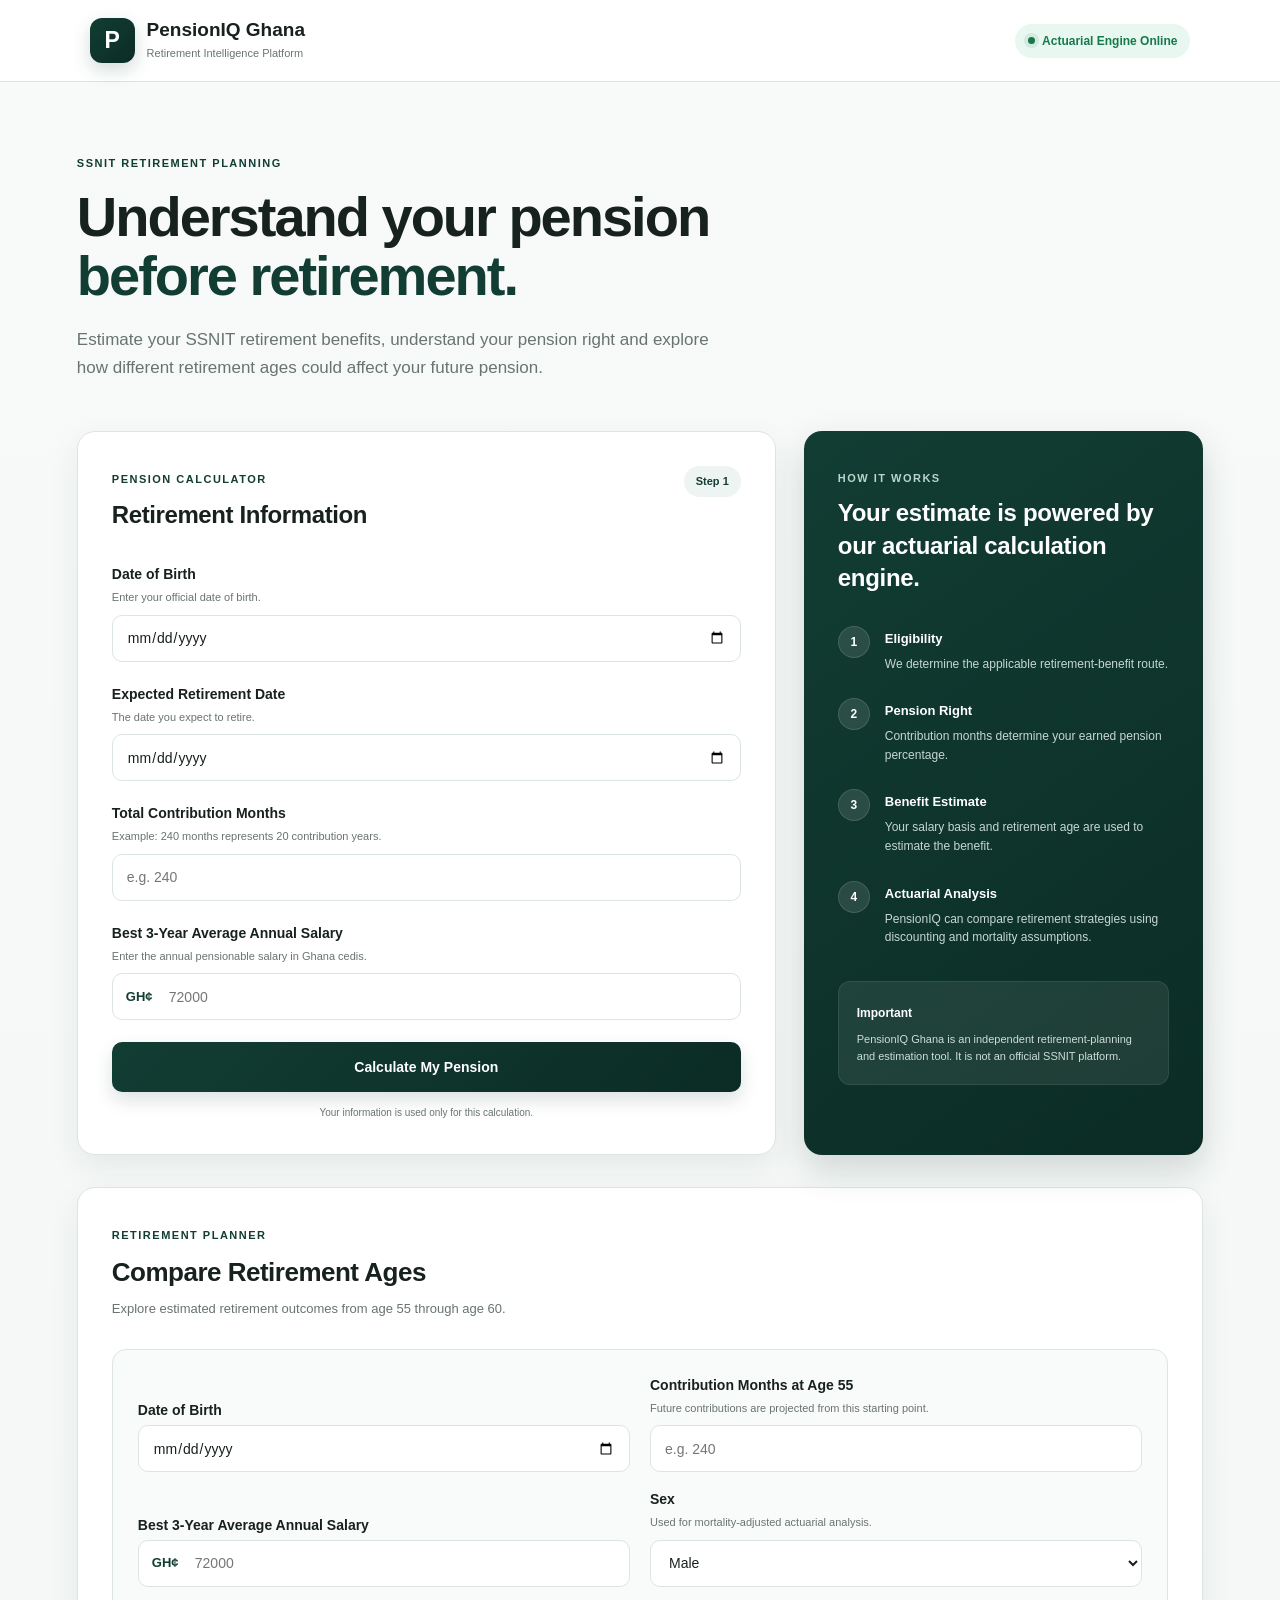
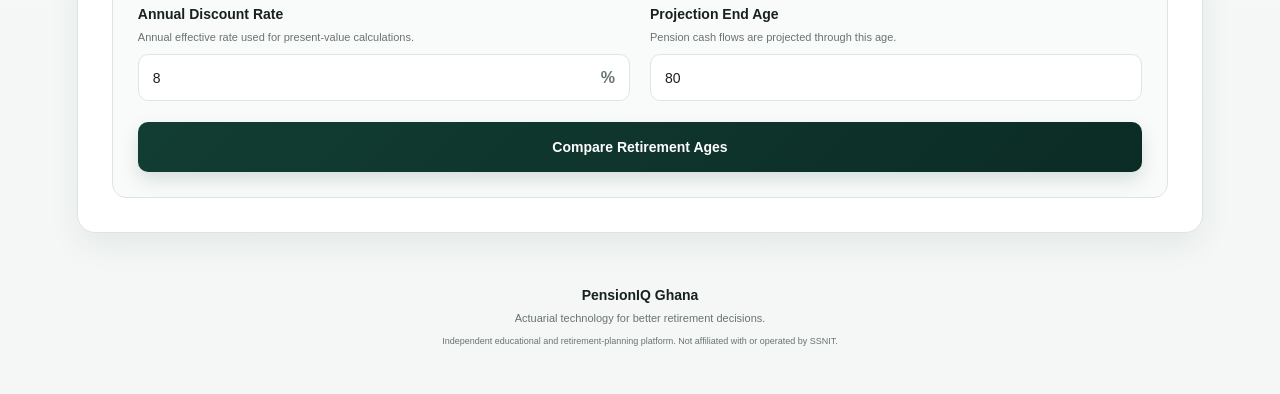
==== frontend/index.html @ fc4e328f "Add pension calculation transparency" ====
<!DOCTYPE html>
<html lang="en">

<head>

    <meta charset="UTF-8">

    <meta
        name="viewport"
        content="width=device-width, initial-scale=1.0"
    >

    <meta
        name="description"
        content="PensionIQ Ghana - SSNIT retirement planning and actuarial pension estimation platform."
    >

    <title>PensionIQ Ghana</title>

    <link
        rel="stylesheet"
        href="styles.css"
    >

</head>


<body>

    <!-- =====================================================
         HEADER
    ====================================================== -->

    <header class="topbar">

        <div class="brand">

            <div class="brand-icon">
                P
            </div>

            <div class="brand-text">

                <h1>
                    PensionIQ Ghana
                </h1>

                <span>
                    Retirement Intelligence Platform
                </span>

            </div>

        </div>


        <div class="status-badge">

            <span class="status-dot"></span>

            Actuarial Engine Online

        </div>

    </header>



    <!-- =====================================================
         MAIN PAGE
    ====================================================== -->

    <main class="page">


        <!-- =================================================
             HERO
        ================================================== -->

        <section class="hero">

            <div class="hero-content">

                <span class="eyebrow">
                    SSNIT RETIREMENT PLANNING
                </span>

                <h2>
                    Understand your pension
                    <span>
                        before retirement.
                    </span>
                </h2>

                <p>
                    Estimate your SSNIT retirement benefits,
                    understand your pension right and explore
                    how different retirement ages could affect
                    your future pension.
                </p>

            </div>

        </section>



        <!-- =================================================
             BASIC PENSION CALCULATOR
        ================================================== -->

        <section class="calculator-layout">


            <!-- LEFT SIDE -->

            <div class="calculator-card">

                <div class="section-heading">

                    <div>

                        <p class="section-label">
                            Pension Calculator
                        </p>

                        <h3>
                            Retirement Information
                        </h3>

                    </div>


                    <div class="step-badge">
                        Step 1
                    </div>

                </div>


                <form id="pension-form">


                    <!-- DATE OF BIRTH -->

                    <div class="input-group">

                        <label for="dob">
                            Date of Birth
                        </label>

                        <p class="helper-text">
                            Enter your official date of birth.
                        </p>

                        <input
                            type="date"
                            id="dob"
                            required
                        >

                    </div>



                    <!-- RETIREMENT DATE -->

                    <div class="input-group">

                        <label for="retirement-date">
                            Expected Retirement Date
                        </label>

                        <p class="helper-text">
                            The date you expect to retire.
                        </p>

                        <input
                            type="date"
                            id="retirement-date"
                            required
                        >

                    </div>



                    <!-- CONTRIBUTION MONTHS -->

                    <div class="input-group">

                        <label for="contribution-months">
                            Total Contribution Months
                        </label>

                        <p class="helper-text">
                            Example: 240 months represents
                            20 contribution years.
                        </p>

                        <input
                            type="number"
                            id="contribution-months"
                            min="0"
                            placeholder="e.g. 240"
                            required
                        >

                    </div>



                    <!-- SALARY -->

                    <div class="input-group">

                        <label for="salary">
                            Best 3-Year Average Annual Salary
                        </label>

                        <p class="helper-text">
                            Enter the annual pensionable salary
                            in Ghana cedis.
                        </p>

                        <div class="money-input">

                            <span>
                                GH¢
                            </span>

                            <input
                                type="number"
                                id="salary"
                                min="0"
                                step="0.01"
                                placeholder="72000"
                                required
                            >

                        </div>

                    </div>



                    <!-- BUTTON -->

                    <button
                        id="calculate-button"
                        type="submit"
                        class="primary-button"
                    >

                        <span id="button-text">
                            Calculate My Pension
                        </span>

                    </button>


                    <p class="form-security">
                        Your information is used only for this
                        calculation.
                    </p>


                </form>

            </div>



            <!-- RIGHT INFORMATION PANEL -->

            <aside class="info-panel">

                <p class="section-label">
                    How it works
                </p>

                <h3>
                    Your estimate is powered by our
                    actuarial calculation engine.
                </h3>


                <div class="process-list">


                    <div class="process-item">

                        <div class="process-number">
                            1
                        </div>

                        <div>

                            <strong>
                                Eligibility
                            </strong>

                            <p>
                                We determine the applicable
                                retirement-benefit route.
                            </p>

                        </div>

                    </div>



                    <div class="process-item">

                        <div class="process-number">
                            2
                        </div>

                        <div>

                            <strong>
                                Pension Right
                            </strong>

                            <p>
                                Contribution months determine
                                your earned pension percentage.
                            </p>

                        </div>

                    </div>



                    <div class="process-item">

                        <div class="process-number">
                            3
                        </div>

                        <div>

                            <strong>
                                Benefit Estimate
                            </strong>

                            <p>
                                Your salary basis and retirement
                                age are used to estimate the benefit.
                            </p>

                        </div>

                    </div>



                    <div class="process-item">

                        <div class="process-number">
                            4
                        </div>

                        <div>

                            <strong>
                                Actuarial Analysis
                            </strong>

                            <p>
                                PensionIQ can compare retirement
                                strategies using discounting and
                                mortality assumptions.
                            </p>

                        </div>

                    </div>


                </div>


                <div class="important-note">

                    <strong>
                        Important
                    </strong>

                    <p>
                        PensionIQ Ghana is an independent
                        retirement-planning and estimation tool.
                        It is not an official SSNIT platform.
                    </p>

                </div>

            </aside>

        </section>



        <!-- =================================================
             GLOBAL ERROR MESSAGE
        ================================================== -->

        <section
            id="error-message"
            class="error-box hidden"
        >
        </section>



        <!-- =================================================
             BASIC RETIREMENT RESULT
        ================================================== -->

        <section
            id="result-section"
            class="results-section hidden"
        >

            <div class="result-header">

                <div>

                    <p class="section-label">
                        Your Result
                    </p>

                    <h3>
                        Retirement Benefit Estimate
                    </h3>

                </div>


                <span
                    id="eligibility-badge"
                    class="eligible-badge"
                >
                    Eligible
                </span>

            </div>



            <!-- MONTHLY PENSION -->

            <div class="pension-highlight">

                <p>
                    Estimated Monthly Pension
                </p>

                <h2 id="monthly-pension">
                    GH¢0.00
                </h2>

                <span>
                    Estimated initial monthly retirement benefit
                </span>

            </div>



            <!-- RESULT GRID -->

            <div class="result-grid">


                <div class="result-item">

                    <span>
                        Benefit Type
                    </span>

                    <strong id="benefit-type">
                        -
                    </strong>

                </div>



                <div class="result-item">

                    <span>
                        Retirement Age
                    </span>

                    <strong id="retirement-age">
                        -
                    </strong>

                </div>



                <div class="result-item">

                    <span>
                        Contribution Months
                    </span>

                    <strong id="result-contribution-months">
                        -
                    </strong>

                </div>



                <div class="result-item">

                    <span>
                        Contribution Years
                    </span>

                    <strong id="contribution-years">
                        -
                    </strong>

                </div>



                <div class="result-item">

                    <span>
                        Pension Right
                    </span>

                    <strong id="pension-right">
                        -
                    </strong>

                </div>



                <div class="result-item">

                    <span>
                        Calculation Status
                    </span>

                    <strong id="calculation-status">
                        -
                    </strong>

                </div>



                <div class="result-item">

                    <span>
                        Scheme
                    </span>

                    <strong>
                        Act 766 / Act 883
                    </strong>

                </div>


            </div>
            <!-- =================================================
     CALCULATION BREAKDOWN
================================================== -->

<div class="calculation-breakdown">

    <div class="calculation-breakdown-header">

        <div>
            <p class="section-label">
                Calculation Transparency
            </p>

            <h4>
                How This Estimate Was Calculated
            </h4>

            <p>
                See the main values used to produce
                your estimated monthly pension.
            </p>
        </div>

    </div>


    <div class="calculation-breakdown-grid">

        <div class="calculation-detail">

            <span>
                Best 3-Year Average Annual Salary
            </span>

            <strong id="calc-annual-salary">
                GH¢0.00
            </strong>

        </div>


        <div class="calculation-detail">

            <span>
                Monthly Salary Basis
            </span>

            <strong id="calc-monthly-salary">
                GH¢0.00
            </strong>

        </div>


        <div class="calculation-detail">

            <span>
                Contribution Months
            </span>

            <strong id="calc-contribution-months">
                -
            </strong>

        </div>


        <div class="calculation-detail">

            <span>
                Pension Right
            </span>

            <strong id="calc-pension-right">
                -
            </strong>

        </div>


        <div class="calculation-detail">

            <span>
                Retirement Age
            </span>

            <strong id="calc-retirement-age">
                -
            </strong>

        </div>


        <div class="calculation-detail">

            <span>
                Retirement-Age Factor
            </span>

            <strong id="calc-retirement-factor">
                -
            </strong>

        </div>

    </div>


    <div class="calculation-equation">

        <span class="calculation-equation-label">
            Pension Calculation
        </span>

        <div
            id="calc-formula"
            class="calculation-formula"
        >
            -
        </div>

        <div class="calculation-answer">

            <span>
                Estimated Monthly Pension
            </span>

            <strong id="calc-monthly-pension">
                GH¢0.00
            </strong>

        </div>

    </div>


    <div class="calculation-note">

        <strong>
            About this breakdown
        </strong>

        <p>
            The pension right and final benefit are
            supplied by the PensionIQ actuarial engine.
            This breakdown is provided to make the
            estimate easier to understand. Official
            SSNIT records and benefit determinations
            govern actual payments.
        </p>

    </div>

</div>



            <!-- CONTRIBUTION PROGRESS -->

            <div class="contribution-progress-card">

                <div class="progress-heading">

                    <div>

                        <span class="progress-title">
                            Pension Right Progress
                        </span>

                        <p>
                            Your position between the minimum
                            contribution requirement and the
                            maximum pension-right threshold.
                        </p>

                    </div>


                    <strong id="progress-percentage">
                        0%
                    </strong>

                </div>



                <div class="progress-labels">

                    <span>

                        180 months

                        <small>
                            Minimum
                        </small>

                    </span>


                    <span>

                        420 months

                        <small>
                            Maximum
                        </small>

                    </span>

                </div>



                <div class="progress-track">

                    <div
                        id="progress-bar"
                        class="progress-bar"
                    >
                    </div>

                </div>



                <div class="progress-member-position">

                    <strong id="progress-current-months">
                        0 months
                    </strong>

                    <span id="progress-message">
                        -
                    </span>

                </div>

            </div>



            <!-- DISCLAIMER -->

            <div class="disclaimer">

                <strong>
                    Estimated calculation
                </strong>

                <p>
                    This result is provided for educational
                    and retirement-planning purposes.
                    Official SSNIT records and benefit
                    determinations govern actual payments.
                </p>

            </div>

        </section>



        <!-- =================================================
             RETIREMENT PLANNER
        ================================================== -->

        <section class="comparison-section">

            <div class="comparison-header">

                <div>

                    <p class="section-label">
                        Retirement Planner
                    </p>

                    <h3>
                        Compare Retirement Ages
                    </h3>

                    <p>
                        Explore estimated retirement outcomes
                        from age 55 through age 60.
                    </p>

                </div>

            </div>



            <!-- COMPARISON FORM -->

            <div class="comparison-form">


                <div class="input-group">

                    <label for="comparison-dob">
                        Date of Birth
                    </label>

                    <input
                        type="date"
                        id="comparison-dob"
                    >

                </div>



                <div class="input-group">

                    <label for="months-at-55">
                        Contribution Months at Age 55
                    </label>

                    <p class="helper-text">
                        Future contributions are projected
                        from this starting point.
                    </p>

                    <input
                        type="number"
                        id="months-at-55"
                        min="0"
                        placeholder="e.g. 240"
                    >

                </div>



                <div class="input-group">

                    <label for="comparison-salary">
                        Best 3-Year Average Annual Salary
                    </label>

                    <div class="money-input">

                        <span>
                            GH¢
                        </span>

                        <input
                            type="number"
                            id="comparison-salary"
                            min="0"
                            step="0.01"
                            placeholder="72000"
                        >

                    </div>

                </div>



                <!-- SEX -->

                <div class="input-group">

                    <label for="comparison-sex">
                        Sex
                    </label>

                    <p class="helper-text">
                        Used for mortality-adjusted
                        actuarial analysis.
                    </p>

                    <select id="comparison-sex">

                        <option value="Male">
                            Male
                        </option>

                        <option value="Female">
                            Female
                        </option>

                    </select>

                </div>



                <!-- DISCOUNT RATE -->

                <div class="input-group">

                    <label for="discount-rate">
                        Annual Discount Rate
                    </label>

                    <p class="helper-text">
                        Annual effective rate used for
                        present-value calculations.
                    </p>

                    <div class="percentage-input">

                        <input
                            type="number"
                            id="discount-rate"
                            min="0"
                            step="0.1"
                            value="8"
                        >

                        <span>
                            %
                        </span>

                    </div>

                </div>



                <!-- PROJECTION AGE -->

                <div class="input-group">

                    <label for="projection-age">
                        Projection End Age
                    </label>

                    <p class="helper-text">
                        Pension cash flows are projected
                        through this age.
                    </p>

                    <input
                        type="number"
                        id="projection-age"
                        min="61"
                        max="100"
                        value="80"
                    >

                </div>



                <button
                    type="button"
                    id="compare-button"
                    class="primary-button comparison-button"
                >
                    Compare Retirement Ages
                </button>


            </div>



            <!-- =================================================
                 COMPARISON RESULTS
            ================================================== -->

            <div
                id="comparison-results"
                class="comparison-results hidden"
            >


                <!-- =============================================
                     MONTHLY PENSION CHART
                ============================================== -->

                <div class="comparison-chart-card">

                    <div class="chart-heading">

                        <span class="progress-title">
                            Monthly Pension by Retirement Age
                        </span>

                        <p>
                            Compare estimated monthly pension
                            amounts from age 55 to age 60.
                        </p>

                    </div>


                    <div
                        id="retirement-chart"
                        class="retirement-chart"
                    >
                    </div>

                </div>



                <!-- =============================================
                     BREAK EVEN ANALYSIS
                ============================================== -->

                <div class="breakeven-card">

                    <div class="breakeven-heading">

                        <span class="progress-title">
                            Retirement Break-Even Analysis
                        </span>

                        <p>
                            Estimate when waiting until age 60
                            catches up with taking pension earlier.
                        </p>

                    </div>


                    <div
                        id="breakeven-results"
                        class="breakeven-grid"
                    >
                    </div>


                    <div class="analysis-note">

                        <strong>
                            How to interpret this
                        </strong>

                        <p>
                            This is an undiscounted cash-flow
                            comparison. It assumes constant monthly
                            pensions and ignores inflation,
                            indexation, mortality and the time
                            value of money.
                        </p>

                    </div>

                </div>



                <!-- =============================================
                     ORDINARY PRESENT VALUE
                ============================================== -->

                <div class="pv-card">

                    <div class="pv-heading">

                        <span class="progress-title">
                            Present Value Retirement Comparison
                        </span>

                        <p>
                            Compare future pension payments
                            after discounting them to age 55.
                        </p>

                    </div>


                    <div
                        id="pv-results"
                        class="pv-grid"
                    >
                    </div>


                    <div class="analysis-note">

                        <strong>
                            Financial assumption
                        </strong>

                        <p id="pv-assumption-text">
                            Future pension payments are
                            discounted to age 55.
                        </p>

                    </div>

                </div>



                <!-- =============================================
                     MORTALITY ADJUSTED EPV
                ============================================== -->

                <div class="epv-card">

                    <div class="epv-heading">

                        <div>

                            <span class="progress-title">
                                Mortality-Adjusted Retirement Value
                            </span>

                            <p>
                                Expected present value of each
                                retirement strategy after allowing
                                for survival probabilities.
                            </p>

                        </div>

                    </div>



                    <!-- EPV SUMMARY -->

                    <div
                        id="epv-summary"
                        class="epv-summary"
                    >

                        <span>
                            Mortality-adjusted actuarial analysis
                        </span>

                        <strong>
                            Awaiting calculation
                        </strong>

                    </div>



                    <!-- EPV CHART -->

                    <div
                        id="epv-chart"
                        class="epv-chart"
                    >
                    </div>



                    <!-- EPV TABLE -->

                    <div class="epv-table-wrapper">

                        <table class="comparison-table">

                            <thead>

                                <tr>

                                    <th>
                                        Age
                                    </th>

                                    <th>
                                        Monthly Pension
                                    </th>

                                    <th>
                                        Pension Right
                                    </th>

                                    <th>
                                        EPV
                                    </th>

                                </tr>

                            </thead>


                            <tbody id="epv-table-body">
                            </tbody>

                        </table>

                    </div>



                    <!-- MORTALITY SOURCE -->

                    <div class="analysis-note mortality-note">

                        <strong>
                            Mortality Basis
                        </strong>

                        <p id="mortality-basis-text">
                            Mortality source information will
                            appear after calculation.
                        </p>

                    </div>

                </div>



                <!-- =============================================
                     DETAILED RETIREMENT TABLE
                ============================================== -->

                <div class="detailed-comparison-card">

                    <div class="chart-heading">

                        <span class="progress-title">
                            Detailed Retirement Comparison
                        </span>

                        <p>
                            Review contribution months,
                            pension rights and estimated
                            monthly benefits side by side.
                        </p>

                    </div>


                    <div class="comparison-table-wrapper">

                        <table class="comparison-table">

                            <thead>

                                <tr>

                                    <th>
                                        Age
                                    </th>

                                    <th>
                                        Months
                                    </th>

                                    <th>
                                        Pension Right
                                    </th>

                                    <th>
                                        Monthly Pension
                                    </th>

                                    <th>
                                        Status
                                    </th>

                                </tr>

                            </thead>


                            <tbody id="comparison-body">
                            </tbody>

                        </table>

                    </div>

                </div>



                <!-- =============================================
                     ASSUMPTIONS
                ============================================== -->

                <div class="comparison-assumption">

                    <strong>
                        Projection assumptions
                    </strong>

                    <p>
                        Salary basis is held constant and
                        continuous contributions of 12 months
                        per additional year are assumed.
                        Mortality-adjusted values currently use
                        Ghana population mortality rather than
                        an official SSNIT pensioner mortality table.
                    </p>

                </div>


            </div>

        </section>



        <!-- =================================================
             FOOTER
        ================================================== -->

        <footer>

            <div class="footer-brand">
                PensionIQ Ghana
            </div>

            <p>
                Actuarial technology for better
                retirement decisions.
            </p>

            <small>
                Independent educational and retirement-planning
                platform. Not affiliated with or operated by SSNIT.
            </small>

        </footer>


    </main>

<script src="api-config.js"></script>
    <script src="app.js"></script>

</body>

</html>
---- frontend/styles.css ----
/* ==========================================================
   RESET
========================================================== */

* {
    margin: 0;
    padding: 0;
    box-sizing: border-box;
}


:root {

    --primary: #123d33;
    --primary-dark: #0b2c25;
    --primary-light: #edf4f1;

    --accent: #d8a527;
    --accent-light: #fbf2da;

    --background: #f4f7f6;
    --surface: #ffffff;
    --surface-soft: #f9fbfa;

    --text: #17211e;
    --muted: #68746f;

    --border: #dce5e1;

    --success: #16794c;
    --success-light: #e8f7ef;

    --danger: #a93434;
    --danger-light: #fceaea;

    --shadow:
        0 12px 32px rgba(15, 45, 37, 0.07);

    --radius-large: 18px;
    --radius-medium: 13px;
    --radius-small: 9px;
}


/* ==========================================================
   BODY
========================================================== */

html {
    scroll-behavior: smooth;
}


body {

    font-family:
        Inter,
        -apple-system,
        BlinkMacSystemFont,
        "Segoe UI",
        Roboto,
        Helvetica,
        Arial,
        sans-serif;

    background:
        linear-gradient(
            180deg,
            #f7faf9 0%,
            var(--background) 100%
        );

    color: var(--text);

    min-height: 100vh;

    line-height: 1.5;
}


/* ==========================================================
   HEADER
========================================================== */

.topbar {

    min-height: 82px;

    background:
        rgba(255, 255, 255, 0.96);

    border-bottom:
        1px solid var(--border);

    padding:
        0 7%;

    display: flex;

    align-items: center;

    justify-content: space-between;

    position: sticky;

    top: 0;

    z-index: 100;

    backdrop-filter:
        blur(14px);
}


.brand {

    display: flex;

    align-items: center;

    gap: 12px;
}


.brand-icon {

    width: 45px;

    height: 45px;

    border-radius: 12px;

    background:
        linear-gradient(
            135deg,
            var(--primary),
            var(--primary-dark)
        );

    color: white;

    display: flex;

    align-items: center;

    justify-content: center;

    font-size: 23px;

    font-weight: 800;

    box-shadow:
        0 7px 18px rgba(18, 61, 51, 0.18);
}


.brand-text h1 {

    font-size: 19px;

    line-height: 1.2;
}


.brand-text span {

    display: block;

    margin-top: 3px;

    color: var(--muted);

    font-size: 11px;
}


.status-badge {

    font-size: 12px;

    background:
        var(--success-light);

    color:
        var(--success);

    padding:
        8px 13px;

    border-radius:
        30px;

    display: flex;

    align-items: center;

    gap: 7px;

    font-weight: 650;
}


.status-dot {

    width: 7px;

    height: 7px;

    background:
        var(--success);

    border-radius: 50%;

    box-shadow:
        0 0 0 4px rgba(22, 121, 76, 0.1);
}


/* ==========================================================
   PAGE
========================================================== */

.page {

    width: 88%;

    max-width: 1180px;

    margin:
        0 auto;
}


/* ==========================================================
   HERO
========================================================== */

.hero {

    padding:
        68px 0 48px;
}


.hero-content {

    max-width: 760px;
}


.eyebrow,
.section-label {

    display: inline-block;

    color:
        var(--primary);

    font-size:
        11px;

    font-weight:
        800;

    letter-spacing:
        1.5px;

    text-transform:
        uppercase;
}


.hero h2 {

    max-width:
        720px;

    font-size:
        clamp(
            38px,
            5vw,
            56px
        );

    line-height:
        1.05;

    letter-spacing:
        -2px;

    margin-top:
        14px;

    margin-bottom:
        20px;
}


.hero h2 span {

    display:
        block;

    color:
        var(--primary);
}


.hero p {

    max-width:
        650px;

    color:
        var(--muted);

    font-size:
        17px;

    line-height:
        1.7;
}


/* ==========================================================
   CALCULATOR LAYOUT
========================================================== */

.calculator-layout {

    display:
        grid;

    grid-template-columns:
        minmax(0, 1.4fr)
        minmax(280px, 0.8fr);

    gap:
        28px;

    align-items:
        stretch;
}


/* ==========================================================
   COMMON CARDS
========================================================== */

.calculator-card,
.results-section,
.comparison-section {

    background:
        var(--surface);

    border:
        1px solid var(--border);

    border-radius:
        var(--radius-large);

    box-shadow:
        var(--shadow);
}


.calculator-card {

    padding:
        34px;
}


.section-heading,
.result-header {

    display:
        flex;

    align-items:
        flex-start;

    justify-content:
        space-between;

    gap:
        20px;

    margin-bottom:
        31px;
}


.section-heading h3,
.result-header h3 {

    margin-top:
        7px;

    font-size:
        24px;

    letter-spacing:
        -0.4px;
}


.step-badge {

    background:
        var(--primary-light);

    color:
        var(--primary);

    font-size:
        11px;

    font-weight:
        800;

    padding:
        7px 12px;

    border-radius:
        30px;

    white-space:
        nowrap;
}


/* ==========================================================
   FORM ELEMENTS
========================================================== */

.input-group {

    margin-bottom:
        22px;
}


.input-group label {

    display:
        block;

    font-size:
        14px;

    font-weight:
        700;

    margin-bottom:
        4px;
}


.helper-text {

    color:
        var(--muted);

    font-size:
        11px;

    line-height:
        1.5;

    margin-bottom:
        9px;
}


.input-group input,
.input-group select {

    width:
        100%;

    min-height:
        47px;

    border:
        1px solid var(--border);

    border-radius:
        10px;

    padding:
        12px 14px;

    font-family:
        inherit;

    font-size:
        14px;

    background:
        white;

    color:
        var(--text);

    transition:
        border-color 0.2s ease,
        box-shadow 0.2s ease,
        background 0.2s ease;
}


.input-group select {

    cursor:
        pointer;
}


.input-group input:hover,
.input-group select:hover {

    border-color:
        #bac8c2;
}


.input-group input:focus,
.input-group select:focus {

    outline:
        none;

    border-color:
        var(--primary);

    box-shadow:
        0 0 0 3px
        rgba(18, 61, 51, 0.08);
}


/* ==========================================================
   MONEY INPUT
========================================================== */

.money-input {

    position:
        relative;
}


.money-input > span {

    position:
        absolute;

    left:
        14px;

    top:
        50%;

    transform:
        translateY(-50%);

    font-size:
        13px;

    font-weight:
        800;

    color:
        var(--primary);

    pointer-events:
        none;
}


.money-input input {

    padding-left:
        56px;
}


/* ==========================================================
   PERCENTAGE INPUT
========================================================== */

.percentage-input {

    position:
        relative;
}


.percentage-input span {

    position:
        absolute;

    right:
        15px;

    top:
        50%;

    transform:
        translateY(-50%);

    color:
        var(--muted);

    font-weight:
        700;

    pointer-events:
        none;
}


.percentage-input input {

    padding-right:
        45px;
}


/* ==========================================================
   BUTTONS
========================================================== */

.primary-button {

    width:
        100%;

    min-height:
        50px;

    border:
        none;

    border-radius:
        10px;

    background:
        linear-gradient(
            135deg,
            var(--primary),
            var(--primary-dark)
        );

    color:
        white;

    font-family:
        inherit;

    font-size:
        14px;

    font-weight:
        800;

    cursor:
        pointer;

    transition:
        transform 0.2s ease,
        box-shadow 0.2s ease,
        opacity 0.2s ease;

    box-shadow:
        0 8px 18px
        rgba(18, 61, 51, 0.15);
}


.primary-button:hover {

    transform:
        translateY(-1px);

    box-shadow:
        0 11px 24px
        rgba(18, 61, 51, 0.21);
}


.primary-button:active {

    transform:
        translateY(0);
}


.primary-button:disabled {

    opacity:
        0.62;

    cursor:
        wait;

    transform:
        none;
}


.form-security {

    text-align:
        center;

    color:
        var(--muted);

    font-size:
        10px;

    margin-top:
        13px;
}


/* ==========================================================
   INFO PANEL
========================================================== */

.info-panel {

    padding:
        34px;

    border-radius:
        var(--radius-large);

    color:
        white;

    background:
        linear-gradient(
            145deg,
            var(--primary),
            var(--primary-dark)
        );

    box-shadow:
        0 15px 35px
        rgba(15, 45, 37, 0.16);
}


.info-panel .section-label {

    color:
        #b9d5cc;
}


.info-panel h3 {

    font-size:
        24px;

    line-height:
        1.35;

    letter-spacing:
        -0.3px;

    margin-top:
        8px;

    margin-bottom:
        31px;
}


.process-list {

    display:
        flex;

    flex-direction:
        column;

    gap:
        25px;
}


.process-item {

    display:
        flex;

    gap:
        15px;

    align-items:
        flex-start;
}


.process-number {

    min-width:
        32px;

    width:
        32px;

    height:
        32px;

    border-radius:
        50%;

    background:
        rgba(255, 255, 255, 0.11);

    border:
        1px solid
        rgba(255, 255, 255, 0.12);

    display:
        flex;

    align-items:
        center;

    justify-content:
        center;

    font-size:
        12px;

    font-weight:
        800;
}


.process-item strong {

    font-size:
        13px;
}


.process-item p {

    color:
        #c6d7d2;

    font-size:
        12px;

    line-height:
        1.55;

    margin-top:
        5px;
}


.important-note {

    margin-top:
        34px;

    padding:
        18px;

    background:
        rgba(255, 255, 255, 0.08);

    border:
        1px solid
        rgba(255, 255, 255, 0.08);

    border-radius:
        12px;
}


.important-note strong {

    font-size:
        12px;
}


.important-note p {

    color:
        #ceddd9;

    font-size:
        11px;

    line-height:
        1.6;

    margin-top:
        7px;
}


/* ==========================================================
   ERROR MESSAGE
========================================================== */

.error-box {

    margin-top:
        25px;

    background:
        var(--danger-light);

    color:
        var(--danger);

    border:
        1px solid
        #f2cccc;

    border-radius:
        11px;

    padding:
        16px 18px;

    font-size:
        13px;
}


/* ==========================================================
   BASIC RESULTS
========================================================== */

.results-section {

    margin-top:
        30px;

    padding:
        34px;
}


.eligible-badge {

    background:
        var(--success-light);

    color:
        var(--success);

    padding:
        8px 13px;

    border-radius:
        30px;

    font-size:
        11px;

    font-weight:
        800;
}


.pension-highlight {

    padding:
        31px;

    border-radius:
        15px;

    margin-bottom:
        24px;

    color:
        white;

    background:
        linear-gradient(
            135deg,
            var(--primary),
            var(--primary-dark)
        );

    position:
        relative;

    overflow:
        hidden;
}


.pension-highlight::after {

    content:
        "";

    position:
        absolute;

    width:
        180px;

    height:
        180px;

    right:
        -70px;

    top:
        -75px;

    border-radius:
        50%;

    background:
        rgba(255, 255, 255, 0.04);
}


.pension-highlight p {

    color:
        #c5d7d1;

    font-size:
        12px;
}


.pension-highlight h2 {

    font-size:
        42px;

    line-height:
        1.1;

    letter-spacing:
        -1px;

    margin:
        8px 0;
}


.pension-highlight span {

    color:
        #b7ccc5;

    font-size:
        11px;
}


/* ==========================================================
   RESULT GRID
========================================================== */

.result-grid {

    display:
        grid;

    grid-template-columns:
        repeat(3, 1fr);

    gap:
        12px;
}


.result-item {

    min-height:
        89px;

    border:
        1px solid var(--border);

    border-radius:
        11px;

    padding:
        16px;

    display:
        flex;

    flex-direction:
        column;

    justify-content:
        center;

    gap:
        7px;

    background:
        var(--surface-soft);
}


.result-item span {

    color:
        var(--muted);

    font-size:
        10px;

    font-weight:
        700;

    letter-spacing:
        0.6px;

    text-transform:
        uppercase;
}


.result-item strong {

    font-size:
        14px;
}


/* ==========================================================
   CONTRIBUTION PROGRESS
========================================================== */

.contribution-progress-card {

    margin-top:
        25px;

    border:
        1px solid var(--border);

    border-radius:
        14px;

    padding:
        23px;

    background:
        var(--surface-soft);
}


.progress-heading {

    display:
        flex;

    justify-content:
        space-between;

    align-items:
        flex-start;

    gap:
        20px;

    margin-bottom:
        24px;
}


.progress-title {

    display:
        block;

    font-size:
        14px;

    font-weight:
        800;
}


.progress-heading p {

    max-width:
        600px;

    color:
        var(--muted);

    font-size:
        11px;

    line-height:
        1.5;

    margin-top:
        5px;
}


.progress-heading > strong {

    color:
        var(--primary);

    font-size:
        22px;
}


.progress-labels {

    display:
        flex;

    justify-content:
        space-between;

    margin-bottom:
        9px;

    font-size:
        11px;

    font-weight:
        700;
}


.progress-labels span {

    display:
        flex;

    flex-direction:
        column;

    gap:
        2px;
}


.progress-labels span:last-child {

    text-align:
        right;
}


.progress-labels small {

    color:
        var(--muted);

    font-weight:
        400;
}


.progress-track {

    width:
        100%;

    height:
        11px;

    background:
        #e1e9e5;

    border-radius:
        30px;

    overflow:
        hidden;
}


.progress-bar {

    width:
        0%;

    height:
        100%;

    border-radius:
        30px;

    background:
        linear-gradient(
            90deg,
            var(--primary),
            #347768
        );

    transition:
        width 0.75s ease;
}


.progress-member-position {

    margin-top:
        14px;

    display:
        flex;

    justify-content:
        space-between;

    align-items:
        center;

    gap:
        20px;
}


.progress-member-position strong {

    color:
        var(--primary);

    font-size:
        12px;
}


.progress-member-position span {

    color:
        var(--muted);

    font-size:
        11px;

    text-align:
        right;
}


/* ==========================================================
   DISCLAIMER
========================================================== */

.disclaimer {

    margin-top:
        25px;

    padding:
        17px;

    background:
        #f5f8f7;

    border-radius:
        11px;
}


.disclaimer strong {

    font-size:
        12px;
}


.disclaimer p {

    color:
        var(--muted);

    font-size:
        11px;

    line-height:
        1.6;

    margin-top:
        5px;
}


/* ==========================================================
   RETIREMENT COMPARISON SECTION
========================================================== */

.comparison-section {

    margin-top:
        32px;

    padding:
        34px;
}


.comparison-header h3 {

    margin-top:
        7px;

    font-size:
        26px;

    letter-spacing:
        -0.5px;
}


.comparison-header > div > p:last-child {

    color:
        var(--muted);

    margin-top:
        7px;

    font-size:
        13px;
}


.comparison-form {

    margin-top:
        30px;

    display:
        grid;

    grid-template-columns:
        repeat(2, minmax(0, 1fr));

    gap:
        17px 20px;

    align-items:
        end;

    padding:
        25px;

    background:
        var(--surface-soft);

    border:
        1px solid var(--border);

    border-radius:
        14px;
}


.comparison-form .input-group {

    margin-bottom:
        0;
}


.comparison-button {

    grid-column:
        1 / -1;

    margin-top:
        4px;
}


.comparison-results {

    margin-top:
        30px;
}


/* ==========================================================
   SHARED ANALYSIS CARD
========================================================== */

.comparison-chart-card,
.breakeven-card,
.pv-card,
.epv-card,
.detailed-comparison-card {

    padding:
        24px;

    margin-bottom:
        25px;

    border:
        1px solid var(--border);

    border-radius:
        14px;

    background:
        var(--surface-soft);
}


.chart-heading,
.breakeven-heading,
.pv-heading,
.epv-heading {

    margin-bottom:
        22px;
}


.chart-heading p,
.breakeven-heading p,
.pv-heading p,
.epv-heading p {

    color:
        var(--muted);

    font-size:
        11px;

    line-height:
        1.55;

    margin-top:
        5px;
}


/* ==========================================================
   MONTHLY PENSION CHART
========================================================== */

.retirement-chart {

    display:
        flex;

    flex-direction:
        column;

    gap:
        15px;
}


.chart-row {

    display:
        grid;

    grid-template-columns:
        60px 1fr 125px;

    gap:
        14px;

    align-items:
        center;
}


.chart-age {

    font-size:
        12px;

    font-weight:
        800;
}


.chart-track {

    width:
        100%;

    height:
        23px;

    background:
        #e2e9e6;

    border-radius:
        30px;

    overflow:
        hidden;
}


.chart-bar {

    width:
        0;

    height:
        100%;

    border-radius:
        30px;

    background:
        linear-gradient(
            90deg,
            var(--primary),
            #347768
        );

    transition:
        width 0.8s ease;
}


.chart-row.age-60 .chart-bar {

    background:
        linear-gradient(
            90deg,
            #c8971d,
            var(--accent)
        );
}


.chart-amount {

    color:
        var(--primary);

    text-align:
        right;

    font-size:
        12px;

    font-weight:
        800;
}


.chart-row.age-60 .chart-amount {

    color:
        #896716;
}


/* ==========================================================
   BREAK EVEN
========================================================== */

.breakeven-grid {

    display:
        grid;

    grid-template-columns:
        repeat(5, minmax(0, 1fr));

    gap:
        11px;
}


.breakeven-item {

    padding:
        15px;

    border:
        1px solid var(--border);

    border-radius:
        11px;

    background:
        white;
}


.breakeven-item span {

    display:
        block;

    color:
        var(--muted);

    font-size:
        10px;

    margin-bottom:
        7px;
}


.breakeven-item strong {

    display:
        block;

    color:
        var(--primary);

    font-size:
        17px;

    margin-bottom:
        5px;
}


.breakeven-item small {

    display:
        block;

    color:
        var(--muted);

    font-size:
        9px;

    line-height:
        1.45;
}


/* ==========================================================
   ANALYSIS NOTE
========================================================== */

.analysis-note,
.comparison-assumption {

    margin-top:
        20px;

    padding:
        16px;

    background:
        #f1f5f3;

    border-radius:
        10px;
}


.analysis-note strong,
.comparison-assumption strong {

    font-size:
        11px;
}


.analysis-note p,
.comparison-assumption p {

    color:
        var(--muted);

    font-size:
        10px;

    line-height:
        1.65;

    margin-top:
        5px;
}


/* ==========================================================
   PRESENT VALUE
========================================================== */

.pv-grid {

    display:
        grid;

    grid-template-columns:
        repeat(3, minmax(0, 1fr));

    gap:
        12px;
}


.pv-item {

    border:
        1px solid var(--border);

    border-radius:
        11px;

    background:
        white;

    padding:
        16px;
}


.pv-item span {

    display:
        block;

    color:
        var(--muted);

    font-size:
        10px;

    margin-bottom:
        7px;
}


.pv-item strong {

    display:
        block;

    color:
        var(--primary);

    font-size:
        17px;
}


.pv-item small {

    display:
        block;

    color:
        var(--muted);

    font-size:
        9px;

    line-height:
        1.5;

    margin-top:
        6px;
}


/* ==========================================================
   MORTALITY EPV
========================================================== */

.epv-card {

    background:
        linear-gradient(
            180deg,
            #fbfdfc 0%,
            #f6faf8 100%
        );

    border-color:
        #cbdcd5;
}


.epv-summary {

    margin-bottom:
        24px;

    padding:
        21px;

    border-radius:
        13px;

    color:
        white;

    background:
        linear-gradient(
            135deg,
            var(--primary),
            var(--primary-dark)
        );

    position:
        relative;

    overflow:
        hidden;
}


.epv-summary::after {

    content:
        "";

    position:
        absolute;

    width:
        140px;

    height:
        140px;

    right:
        -55px;

    bottom:
        -65px;

    border-radius:
        50%;

    background:
        rgba(255, 255, 255, 0.05);
}


.epv-summary span {

    display:
        block;

    color:
        #c7d8d2;

    font-size:
        10px;

    margin-bottom:
        6px;
}


.epv-summary strong {

    display:
        block;

    font-size:
        24px;

    letter-spacing:
        -0.4px;
}


.epv-summary p {

    max-width:
        550px;

    color:
        #c6d7d1;

    font-size:
        10px;

    line-height:
        1.5;

    margin-top:
        6px;
}


/* ==========================================================
   EPV CHART
========================================================== */

.epv-chart {

    display:
        flex;

    flex-direction:
        column;

    gap:
        15px;

    margin-bottom:
        28px;
}


.epv-chart-row {

    display:
        grid;

    grid-template-columns:
        60px 1fr 130px;

    gap:
        14px;

    align-items:
        center;
}


.epv-chart-age {

    font-size:
        12px;

    font-weight:
        800;
}


.epv-chart-track {

    width:
        100%;

    height:
        23px;

    background:
        #e2e9e6;

    border-radius:
        30px;

    overflow:
        hidden;
}


.epv-chart-bar {

    height:
        100%;

    width:
        0;

    border-radius:
        30px;

    background:
        linear-gradient(
            90deg,
            var(--primary),
            #3b826f
        );

    transition:
        width 0.8s ease;
}


.epv-chart-value {

    color:
        var(--primary);

    text-align:
        right;

    font-size:
        12px;

    font-weight:
        800;
}


.epv-table-wrapper,
.comparison-table-wrapper {

    width:
        100%;

    overflow-x:
        auto;
}


/* ==========================================================
   TABLES
========================================================== */

.comparison-table {

    width:
        100%;

    min-width:
        600px;

    border-collapse:
        collapse;
}


.comparison-table th {

    padding:
        12px 13px;

    border-bottom:
        1px solid var(--border);

    color:
        var(--muted);

    text-align:
        left;

    text-transform:
        uppercase;

    letter-spacing:
        0.55px;

    font-size:
        9px;

    font-weight:
        800;

    white-space:
        nowrap;
}


.comparison-table td {

    padding:
        15px 13px;

    border-bottom:
        1px solid var(--border);

    font-size:
        12px;

    vertical-align:
        middle;
}


.comparison-table tbody tr {

    transition:
        background 0.15s ease;
}


.comparison-table tbody tr:hover {

    background:
        #f4f8f6;
}


.comparison-table td:nth-child(4) {

    color:
        var(--primary);

    font-weight:
        750;
}


.recommended-tag {

    display:
        inline-block;

    padding:
        5px 8px;

    background:
        var(--success-light);

    color:
        var(--success);

    border-radius:
        20px;

    font-size:
        9px;

    font-weight:
        800;

    white-space:
        nowrap;
}


/* ==========================================================
   MORTALITY NOTE
========================================================== */

.mortality-note {

    border-left:
        3px solid var(--primary);
}


/* ==========================================================
   FOOTER
========================================================== */

footer {

    padding:
        52px 0 46px;

    text-align:
        center;

    color:
        var(--muted);
}


.footer-brand {

    color:
        var(--text);

    font-size:
        14px;

    font-weight:
        800;

    margin-bottom:
        4px;
}


footer p {

    font-size:
        11px;
}


footer small {

    display:
        block;

    max-width:
        600px;

    margin:
        8px auto 0;

    font-size:
        9px;

    line-height:
        1.5;
}


/* ==========================================================
   UTILITY
========================================================== */

.hidden {

    display:
        none !important;
}


/* ==========================================================
   TABLET
========================================================== */

@media (
    max-width: 900px
) {

    .topbar {

        padding:
            0 5%;
    }


    .page {

        width:
            91%;
    }


    .calculator-layout {

        grid-template-columns:
            1fr;
    }


    .info-panel {

        min-height:
            auto;
    }


    .result-grid {

        grid-template-columns:
            repeat(2, 1fr);
    }


    .breakeven-grid {

        grid-template-columns:
            repeat(2, 1fr);
    }


    .pv-grid {

        grid-template-columns:
            repeat(2, 1fr);
    }

}


/* ==========================================================
   MOBILE
========================================================== */

@media (
    max-width: 600px
) {

    .topbar {

        min-height:
            72px;

        padding:
            0 4%;
    }


    .brand-icon {

        width:
            39px;

        height:
            39px;

        font-size:
            19px;
    }


    .brand-text h1 {

        font-size:
            16px;
    }


    .brand-text span {

        font-size:
            9px;
    }


    .status-badge {

        display:
            none;
    }


    .page {

        width:
            93%;
    }


    .hero {

        padding:
            42px 0 33px;
    }


    .hero h2 {

        font-size:
            36px;

        letter-spacing:
            -1.3px;
    }


    .hero p {

        font-size:
            14px;
    }


    .calculator-card,
    .info-panel,
    .results-section,
    .comparison-section {

        padding:
            22px;

        border-radius:
            14px;
    }


    .section-heading h3,
    .result-header h3,
    .comparison-header h3 {

        font-size:
            21px;
    }


    .result-grid {

        grid-template-columns:
            1fr;
    }


    .pension-highlight {

        padding:
            24px;
    }


    .pension-highlight h2 {

        font-size:
            34px;
    }


    .progress-heading {

        flex-direction:
            column;
    }


    .progress-member-position {

        flex-direction:
            column;

        align-items:
            flex-start;
    }


    .progress-member-position span {

        text-align:
            left;
    }


    .comparison-form {

        grid-template-columns:
            1fr;

        padding:
            18px;
    }


    .comparison-button {

        grid-column:
            auto;
    }


    .comparison-chart-card,
    .breakeven-card,
    .pv-card,
    .epv-card,
    .detailed-comparison-card {

        padding:
            18px;
    }


    .chart-row {

        grid-template-columns:
            48px 1fr;
    }


    .chart-amount {

        grid-column:
            2;

        text-align:
            left;

        font-size:
            11px;
    }


    .breakeven-grid {

        grid-template-columns:
            1fr;
    }


    .pv-grid {

        grid-template-columns:
            1fr;
    }


    .epv-chart-row {

        grid-template-columns:
            48px 1fr;
    }


    .epv-chart-value {

        grid-column:
            2;

        text-align:
            left;

        font-size:
            11px;
    }


    .epv-summary strong {

        font-size:
            21px;
    }


    footer {

        padding:
            40px 0;
    }

}


/* ==========================================================
   VERY SMALL SCREENS
========================================================== */

@media (
    max-width: 380px
) {

    .hero h2 {

        font-size:
            31px;
    }


    .calculator-card,
    .info-panel,
    .results-section,
    .comparison-section {

        padding:
            18px;
    }


    .pension-highlight h2 {

        font-size:
            29px;
    }

}
/* ==========================================================
   CALCULATION TRANSPARENCY
========================================================== */

.calculation-breakdown {
    margin-top: 28px;
    padding: 28px;
    border: 1px solid #e5e7eb;
    border-radius: 18px;
    background: #ffffff;
}


.calculation-breakdown-header {
    margin-bottom: 24px;
}


.calculation-breakdown-header h4 {
    margin: 6px 0 8px;
    font-size: 1.25rem;
}


.calculation-breakdown-header p {
    margin: 0;
    line-height: 1.6;
}


.calculation-breakdown-grid {
    display: grid;
    grid-template-columns:
        repeat(
            2,
            minmax(0, 1fr)
        );
    gap: 14px;
}


.calculation-detail {
    padding: 16px;
    border: 1px solid #e5e7eb;
    border-radius: 12px;
}


.calculation-detail span {
    display: block;
    margin-bottom: 7px;
    font-size: 0.85rem;
}


.calculation-detail strong {
    display: block;
    font-size: 1.05rem;
}


.calculation-equation {
    margin-top: 20px;
    padding: 20px;
    border-radius: 14px;
    background: #f8fafc;
}


.calculation-equation-label {
    display: block;
    margin-bottom: 10px;
    font-size: 0.85rem;
    font-weight: 600;
}


.calculation-formula {
    padding: 16px;
    border-radius: 10px;
    background: #ffffff;
    font-size: 1.05rem;
    font-weight: 700;
    line-height: 1.6;
    word-break: break-word;
}


.calculation-answer {
    display: flex;
    justify-content: space-between;
    align-items: center;
    gap: 16px;
    margin-top: 16px;
    padding-top: 16px;
    border-top: 1px solid #e5e7eb;
}


.calculation-answer span {
    font-size: 0.9rem;
}


.calculation-answer strong {
    font-size: 1.25rem;
}


.calculation-note {
    margin-top: 18px;
    padding-top: 18px;
    border-top: 1px solid #e5e7eb;
}


.calculation-note p {
    margin: 6px 0 0;
    line-height: 1.6;
    font-size: 0.88rem;
}


@media (
    max-width: 700px
) {

    .calculation-breakdown-grid {
        grid-template-columns: 1fr;
    }


    .calculation-breakdown {
        padding: 20px;
    }


    .calculation-answer {
        align-items: flex-start;
        flex-direction: column;
    }

}
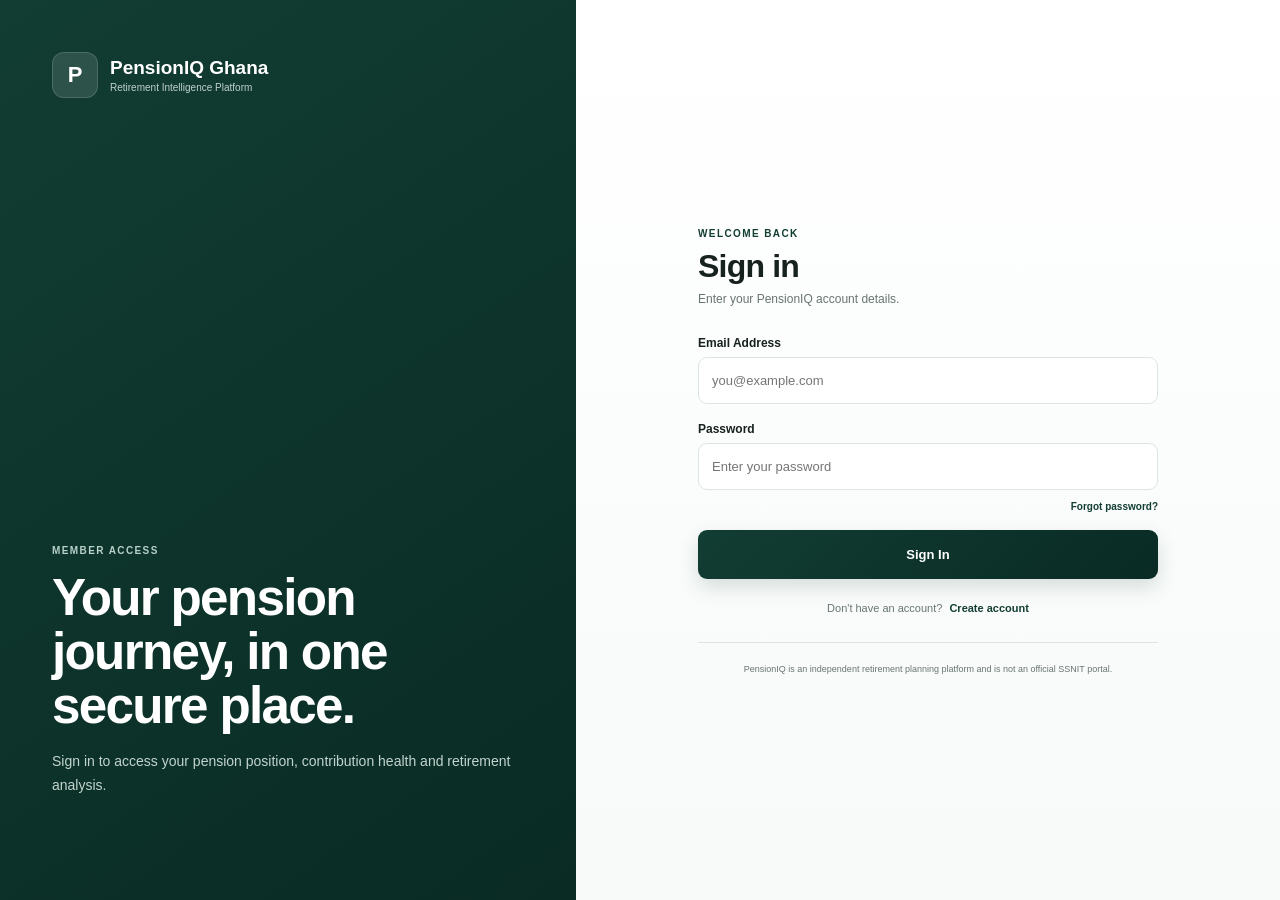
==== commit 5eb056bc: "Require authentication for retirement calculator" ====
--- a/frontend/index.html
+++ b/frontend/index.html
@@ -1,5 +1,8 @@
 <!DOCTYPE html>
-<html lang="en">
+<html
+    lang="en"
+    class="auth-pending"
+>
 
 <head>
 
@@ -679,6 +682,29 @@
         </div>
 
     </div>
+    <div class="pension-right-explanation">
+
+    <div class="pension-right-explanation-header">
+
+        <strong>
+            Why is my pension right this percentage?
+        </strong>
+
+    </div>
+
+    <p id="pension-right-explanation-text">
+        Your contribution history determines your
+        pension-right percentage.
+    </p>
+
+    <div
+        id="pension-right-formula"
+        class="pension-right-formula"
+    >
+        -
+    </div>
+
+</div>
 
 
     <div class="calculation-equation">
@@ -693,6 +719,12 @@
         >
             -
         </div>
+        <div
+    id="retirement-factor-explanation"
+    class="retirement-factor-explanation"
+>
+    -
+</div>
 
         <div class="calculation-answer">
 
@@ -1396,7 +1428,7 @@
     </main>
 
 <script src="api-config.js"></script>
-    <script src="app.js"></script>
+<script src="calculator-auth.js"></script>
 
 </body>
 
--- a/frontend/styles.css
+++ b/frontend/styles.css
@@ -2799,4 +2799,49 @@
         flex-direction: column;
     }
 
+}
+
+.retirement-factor-explanation {
+    margin-top: 14px;
+    padding: 14px 16px;
+    border-radius: 10px;
+    background: #f1f5f9;
+    font-size: 0.9rem;
+    line-height: 1.6;
+}
+/* ==========================================================
+   PENSION RIGHT EXPLANATION
+========================================================== */
+
+.pension-right-explanation {
+    margin-top: 20px;
+    padding: 20px;
+    border: 1px solid #e5e7eb;
+    border-radius: 14px;
+    background: #f8fafc;
+}
+
+
+.pension-right-explanation-header {
+    margin-bottom: 8px;
+}
+
+
+.pension-right-explanation p {
+    margin: 0;
+    line-height: 1.65;
+}
+
+
+.pension-right-formula {
+    margin-top: 14px;
+    padding: 14px 16px;
+    border-radius: 10px;
+    background: #ffffff;
+    font-weight: 700;
+    line-height: 1.6;
+}
+
+.auth-pending body {
+    visibility: hidden;
 }
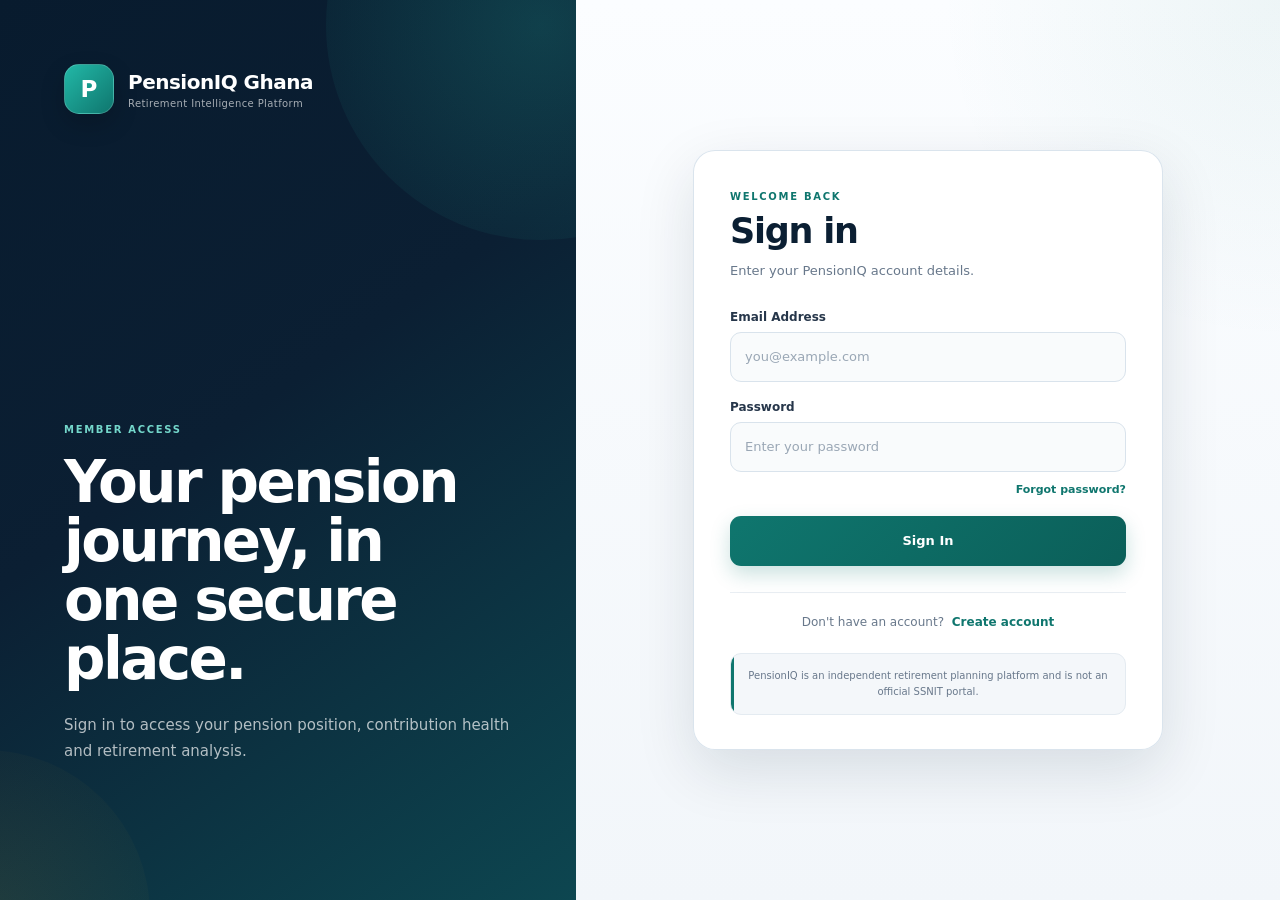
==== commit 128d14a5: "Refresh PensionIQ interface design" ====
--- a/frontend/index.html
+++ b/frontend/index.html
@@ -946,9 +946,9 @@
 
                     <div class="money-input">
 
-                        <span>
-                            GH¢
-                        </span>
+                        <span><span>
+    GH&#8373;
+</span>
 
                         <input
                             type="number"
--- a/frontend/styles.css
+++ b/frontend/styles.css
@@ -2844,4 +2844,1610 @@
 
 .auth-pending body {
     visibility: hidden;
+}
+/* ==========================================================
+   PENSIONIQ DESIGN SYSTEM V1
+   RETIREMENT CALCULATOR REFRESH
+========================================================== */
+
+:root {
+    --primary: #0f766e;
+    --primary-dark: #0b3b4a;
+    --primary-hover: #0b5f59;
+
+    --navy: #0b1f33;
+    --navy-soft: #12354a;
+    --navy-light: #1b485d;
+
+    --teal-soft: #edf8f6;
+    --blue-soft: #eef4fa;
+    --gold-soft: #fff7df;
+    --green-soft: #edf8f1;
+
+    --accent: #d4a72c;
+
+    --background: #f2f6fa;
+
+    --surface: #ffffff;
+    --surface-soft: #f8fafc;
+
+    --text: #172538;
+    --muted: #68788b;
+
+    --border: #d9e3ec;
+
+    --success: #15803d;
+    --success-light: #eaf8ef;
+
+    --danger: #b42318;
+    --danger-light: #fff0ee;
+
+    --warning: #a16207;
+    --warning-light: #fff7df;
+
+    --shadow-soft:
+        0 8px 24px
+        rgba(11, 31, 51, 0.06);
+
+    --shadow-card:
+        0 14px 38px
+        rgba(11, 31, 51, 0.09);
+
+    --shadow-dark:
+        0 18px 42px
+        rgba(11, 31, 51, 0.18);
+
+    --radius-large: 22px;
+    --radius-medium: 15px;
+    --radius-small: 11px;
+}
+
+
+/* ==========================================================
+   GLOBAL PAGE
+========================================================== */
+
+body {
+    background:
+        radial-gradient(
+            circle at top right,
+            rgba(15, 118, 110, 0.08),
+            transparent 28%
+        ),
+        linear-gradient(
+            180deg,
+            #f9fbfd 0%,
+            var(--background) 100%
+        );
+
+    color: var(--text);
+
+    font-family:
+        Inter,
+        "Segoe UI",
+        system-ui,
+        -apple-system,
+        BlinkMacSystemFont,
+        sans-serif;
+}
+
+
+.page {
+    width:
+        min(
+            92%,
+            1220px
+        );
+
+    max-width: none;
+}
+
+
+/* ==========================================================
+   TOPBAR
+========================================================== */
+
+.topbar {
+    min-height: 82px;
+
+    padding:
+        0
+        clamp(20px, 5vw, 72px);
+
+    background:
+        linear-gradient(
+            135deg,
+            var(--navy),
+            var(--navy-soft)
+        );
+
+    border-bottom: none;
+
+    box-shadow:
+        0 8px 28px
+        rgba(4, 20, 34, 0.16);
+
+    backdrop-filter: none;
+}
+
+
+.brand-icon {
+    width: 46px;
+    height: 46px;
+
+    border-radius: 14px;
+
+    background:
+        linear-gradient(
+            135deg,
+            #22b8a7,
+            var(--primary)
+        );
+
+    box-shadow:
+        0 8px 20px
+        rgba(15, 118, 110, 0.28);
+}
+
+
+.brand-text h1 {
+    color: #ffffff;
+
+    font-size: 19px;
+
+    letter-spacing: -0.025em;
+}
+
+
+.brand-text span {
+    color:
+        rgba(
+            255,
+            255,
+            255,
+            0.65
+        );
+}
+
+
+.status-badge {
+    background:
+        rgba(
+            255,
+            255,
+            255,
+            0.09
+        );
+
+    color: #dffaf2;
+
+    border:
+        1px solid
+        rgba(
+            255,
+            255,
+            255,
+            0.15
+        );
+
+    padding:
+        9px
+        14px;
+}
+
+
+.status-dot {
+    background: #48d597;
+
+    box-shadow:
+        0 0 0 4px
+        rgba(72, 213, 151, 0.14);
+}
+
+
+/* ==========================================================
+   HERO
+========================================================== */
+
+.hero {
+    padding:
+        66px
+        0
+        46px;
+}
+
+
+.hero-content {
+    max-width: 820px;
+}
+
+
+.hero h2 {
+    color: var(--navy);
+
+    font-size:
+        clamp(
+            40px,
+            5vw,
+            58px
+        );
+
+    line-height: 1.02;
+
+    letter-spacing: -0.045em;
+}
+
+
+.hero h2 span {
+    color: var(--primary);
+}
+
+
+.hero p {
+    margin-top: 20px;
+
+    max-width: 690px;
+
+    color: var(--muted);
+
+    font-size: 16px;
+
+    line-height: 1.75;
+}
+
+
+.eyebrow,
+.section-label {
+    color: var(--primary);
+
+    font-size: 10px;
+
+    letter-spacing: 1.7px;
+
+    font-weight: 800;
+}
+
+
+/* ==========================================================
+   CALCULATOR LAYOUT
+========================================================== */
+
+.calculator-layout {
+    gap: 24px;
+
+    align-items: stretch;
+}
+
+
+/* ==========================================================
+   MAIN CALCULATOR CARD
+========================================================== */
+
+.calculator-card {
+    padding:
+        clamp(
+            24px,
+            3vw,
+            34px
+        );
+
+    background:
+        rgba(
+            255,
+            255,
+            255,
+            0.96
+        );
+
+    border:
+        1px solid
+        var(--border);
+
+    border-radius: var(--radius-large);
+
+    box-shadow: var(--shadow-card);
+}
+
+
+.section-heading h3 {
+    color: var(--navy);
+
+    font-size: 23px;
+
+    letter-spacing: -0.025em;
+}
+
+
+.step-badge {
+    background: var(--teal-soft);
+
+    color: var(--primary);
+
+    border:
+        1px solid
+        #cfe9e5;
+
+    border-radius: 999px;
+
+    font-weight: 750;
+}
+
+
+/* ==========================================================
+   FORM INPUTS
+========================================================== */
+
+.input-group label {
+    color: #26364a;
+
+    font-weight: 750;
+}
+
+
+.helper-text {
+    color: var(--muted);
+}
+
+
+.input-group input,
+.input-group select,
+.money-input,
+.percentage-input {
+    border-color: var(--border);
+
+    background: #f9fbfc;
+
+    border-radius: 11px;
+
+    transition:
+        border-color 0.18s ease,
+        background 0.18s ease,
+        box-shadow 0.18s ease;
+}
+
+
+.input-group input:hover,
+.input-group select:hover {
+    border-color: #b9c8d5;
+}
+
+
+.input-group input:focus,
+.input-group select:focus,
+.money-input:focus-within,
+.percentage-input:focus-within {
+    outline: none;
+
+    border-color: var(--primary);
+
+    background: #ffffff;
+
+    box-shadow:
+        0 0 0 4px
+        rgba(15, 118, 110, 0.10);
+}
+
+
+.money-input span,
+.percentage-input span {
+    color: var(--muted);
+
+    font-weight: 700;
+}
+
+
+/* ==========================================================
+   PRIMARY BUTTON
+========================================================== */
+
+.primary-button {
+    border: none;
+
+    border-radius: 12px;
+
+    background:
+        linear-gradient(
+            135deg,
+            var(--primary),
+            var(--primary-hover)
+        );
+
+    color: #ffffff;
+
+    font-family: inherit;
+
+    font-weight: 750;
+
+    box-shadow:
+        0 8px 20px
+        rgba(15, 118, 110, 0.22);
+
+    transition:
+        transform 0.18s ease,
+        box-shadow 0.18s ease;
+}
+
+
+.primary-button:hover {
+    transform:
+        translateY(-1px);
+
+    box-shadow:
+        0 12px 26px
+        rgba(15, 118, 110, 0.29);
+}
+
+
+.primary-button:active {
+    transform: translateY(0);
+}
+
+
+.form-security {
+    color: var(--muted);
+}
+
+
+/* ==========================================================
+   HOW IT WORKS PANEL
+========================================================== */
+
+.info-panel {
+    position: relative;
+
+    overflow: hidden;
+
+    padding:
+        clamp(
+            26px,
+            3vw,
+            34px
+        );
+
+    background:
+        linear-gradient(
+            145deg,
+            var(--navy),
+            #104b57
+        );
+
+    border: none;
+
+    border-radius: var(--radius-large);
+
+    color: #ffffff;
+
+    box-shadow: var(--shadow-dark);
+}
+
+
+.info-panel::before {
+    content: "";
+
+    position: absolute;
+
+    width: 240px;
+    height: 240px;
+
+    right: -110px;
+    top: -110px;
+
+    border-radius: 50%;
+
+    background:
+        rgba(
+            255,
+            255,
+            255,
+            0.055
+        );
+
+    pointer-events: none;
+}
+
+
+.info-panel .section-label {
+    color: #70d8cb;
+}
+
+
+.info-panel h3 {
+    position: relative;
+
+    color: #ffffff;
+
+    line-height: 1.35;
+}
+
+
+.process-list {
+    position: relative;
+}
+
+
+.process-item strong {
+    color: #ffffff;
+}
+
+
+.process-item p {
+    color:
+        rgba(
+            255,
+            255,
+            255,
+            0.68
+        );
+}
+
+
+.process-number {
+    background:
+        rgba(
+            34,
+            184,
+            167,
+            0.16
+        );
+
+    border:
+        1px solid
+        rgba(
+            99,
+            226,
+            210,
+            0.25
+        );
+
+    color: #89e5da;
+}
+
+
+.important-note {
+    background:
+        rgba(
+            255,
+            255,
+            255,
+            0.07
+        );
+
+    border:
+        1px solid
+        rgba(
+            255,
+            255,
+            255,
+            0.11
+        );
+
+    color:
+        rgba(
+            255,
+            255,
+            255,
+            0.76
+        );
+
+    border-radius: 13px;
+}
+
+
+/* ==========================================================
+   BASIC RESULT SECTION
+========================================================== */
+
+.results-section {
+    margin-top: 30px;
+
+    padding:
+        clamp(
+            25px,
+            3vw,
+            36px
+        );
+
+    background:
+        linear-gradient(
+            145deg,
+            #ffffff,
+            #f8fbfd
+        );
+
+    border:
+        1px solid
+        var(--border);
+
+    border-radius: var(--radius-large);
+
+    box-shadow: var(--shadow-card);
+}
+
+
+.result-header h3 {
+    color: var(--navy);
+
+    letter-spacing: -0.025em;
+}
+
+
+.eligible-badge {
+    border-radius: 999px;
+
+    background: var(--success-light);
+
+    color: var(--success);
+
+    border:
+        1px solid
+        #c9ead5;
+}
+
+
+/* ==========================================================
+   PENSION RESULT HIGHLIGHT
+========================================================== */
+
+.pension-highlight {
+    margin-top: 24px;
+
+    padding:
+        28px;
+
+    border-radius: 18px;
+
+    background:
+        linear-gradient(
+            135deg,
+            var(--navy),
+            #0f565c
+        );
+
+    color: #ffffff;
+
+    box-shadow:
+        0 14px 32px
+        rgba(11, 31, 51, 0.15);
+}
+
+
+.pension-highlight p {
+    color:
+        rgba(
+            255,
+            255,
+            255,
+            0.7
+        );
+}
+
+
+.pension-highlight strong {
+    color: #ffffff;
+}
+
+
+/* ==========================================================
+   RESULT GRID
+========================================================== */
+
+.result-grid {
+    gap: 14px;
+
+    margin-top: 20px;
+}
+
+
+.result-item {
+    padding: 18px;
+
+    background: #ffffff;
+
+    border:
+        1px solid
+        var(--border);
+
+    border-radius: 14px;
+
+    box-shadow:
+        0 4px 12px
+        rgba(11, 31, 51, 0.035);
+}
+
+
+.result-item:nth-child(2n) {
+    background: var(--teal-soft);
+}
+
+
+.result-item:nth-child(3n) {
+    background: var(--blue-soft);
+}
+
+
+.result-item span {
+    color: var(--muted);
+}
+
+
+.result-item strong {
+    color: var(--navy);
+}
+
+
+/* ==========================================================
+   CALCULATION TRANSPARENCY
+========================================================== */
+
+.calculation-breakdown {
+    margin-top: 26px;
+
+    padding:
+        26px;
+
+    background:
+        linear-gradient(
+            145deg,
+            var(--blue-soft),
+            #f8fbfe
+        );
+
+    border:
+        1px solid
+        #d8e5f0;
+
+    border-radius: 18px;
+}
+
+
+.calculation-breakdown-header h3 {
+    color: var(--navy);
+}
+
+
+.calculation-breakdown-grid {
+    gap: 12px;
+}
+
+
+.calculation-detail {
+    background:
+        rgba(
+            255,
+            255,
+            255,
+            0.82
+        );
+
+    border:
+        1px solid
+        #dce7ef;
+
+    border-radius: 12px;
+}
+
+
+.calculation-detail span {
+    color: var(--muted);
+}
+
+
+.calculation-detail strong {
+    color: var(--navy);
+}
+
+
+/* ==========================================================
+   PENSION RIGHT EXPLANATION
+========================================================== */
+
+.pension-right-explanation {
+    background: var(--teal-soft);
+
+    border:
+        1px solid
+        #cfe8e3;
+
+    border-radius: 14px;
+}
+
+
+.pension-right-explanation-header strong {
+    color: var(--primary-dark);
+}
+
+
+.pension-right-formula,
+.calculation-formula {
+    color: var(--navy);
+
+    font-weight: 700;
+}
+
+
+/* ==========================================================
+   CALCULATION EQUATION
+========================================================== */
+
+.calculation-equation {
+    background: #ffffff;
+
+    border:
+        1px solid
+        #d8e4ec;
+
+    border-radius: 14px;
+}
+
+
+.calculation-equation-label {
+    color: var(--muted);
+}
+
+
+.calculation-answer {
+    background:
+        linear-gradient(
+            135deg,
+            var(--teal-soft),
+            #f5fbfa
+        );
+
+    border:
+        1px solid
+        #cae6e1;
+
+    border-radius: 13px;
+}
+
+
+.calculation-note {
+    background: #f8fafc;
+
+    border-left:
+        4px solid
+        var(--primary);
+
+    border-radius: 10px;
+}
+
+
+/* ==========================================================
+   CONTRIBUTION PROGRESS
+========================================================== */
+
+.contribution-progress-card {
+    margin-top: 24px;
+
+    padding: 24px;
+
+    background:
+        linear-gradient(
+            145deg,
+            #ffffff,
+            var(--green-soft)
+        );
+
+    border:
+        1px solid
+        #d6e9dd;
+
+    border-radius: 17px;
+}
+
+
+.progress-title {
+    color: var(--navy);
+
+    font-weight: 750;
+}
+
+
+.progress-track {
+    background: #e3eaf0;
+
+    border-radius: 999px;
+
+    overflow: hidden;
+}
+
+
+.progress-bar {
+    border-radius: inherit;
+
+    background:
+        linear-gradient(
+            90deg,
+            var(--primary),
+            #27ae98
+        );
+
+    box-shadow:
+        0 0 16px
+        rgba(15, 118, 110, 0.22);
+}
+
+
+.progress-member-position {
+    color: var(--navy);
+}
+
+
+/* ==========================================================
+   DISCLAIMER
+========================================================== */
+
+.disclaimer {
+    margin-top: 20px;
+
+    padding: 18px;
+
+    background:
+        linear-gradient(
+            145deg,
+            #f8fafc,
+            #eef3f7
+        );
+
+    border:
+        1px solid
+        var(--border);
+
+    border-radius: 14px;
+
+    color: var(--muted);
+}
+
+
+/* ==========================================================
+   RETIREMENT COMPARISON SECTION
+========================================================== */
+
+.comparison-section {
+    margin-top: 32px;
+
+    padding:
+        clamp(
+            25px,
+            3vw,
+            36px
+        );
+
+    background:
+        linear-gradient(
+            145deg,
+            #ffffff,
+            #f8fbfd
+        );
+
+    border:
+        1px solid
+        var(--border);
+
+    border-radius: var(--radius-large);
+
+    box-shadow: var(--shadow-card);
+}
+
+
+.comparison-header h3 {
+    color: var(--navy);
+
+    letter-spacing: -0.025em;
+}
+
+
+.comparison-form {
+    margin-top: 24px;
+
+    padding: 22px;
+
+    background:
+        var(--surface-soft);
+
+    border:
+        1px solid
+        var(--border);
+
+    border-radius: 16px;
+}
+
+
+/* ==========================================================
+   COMPARISON RESULT CARDS
+========================================================== */
+
+.comparison-chart-card,
+.breakeven-card,
+.pv-card,
+.epv-card,
+.detailed-comparison-card {
+    margin-top: 22px;
+
+    padding:
+        clamp(
+            20px,
+            3vw,
+            28px
+        );
+
+    border-radius: 18px;
+
+    border:
+        1px solid
+        var(--border);
+
+    box-shadow: var(--shadow-soft);
+}
+
+
+/* Monthly pension chart */
+
+.comparison-chart-card {
+    background:
+        linear-gradient(
+            145deg,
+            #ffffff,
+            var(--blue-soft)
+        );
+}
+
+
+/* Break-even */
+
+.breakeven-card {
+    background:
+        linear-gradient(
+            145deg,
+            #ffffff,
+            var(--gold-soft)
+        );
+
+    border-color: #eadfb9;
+}
+
+
+/* Present value */
+
+.pv-card {
+    background:
+        linear-gradient(
+            145deg,
+            #ffffff,
+            var(--teal-soft)
+        );
+
+    border-color: #d0e8e4;
+}
+
+
+/* Mortality-adjusted section */
+
+.epv-card {
+    background:
+        linear-gradient(
+            145deg,
+            var(--navy),
+            #123e50
+        );
+
+    border: none;
+
+    color: #ffffff;
+
+    box-shadow: var(--shadow-dark);
+}
+
+
+.epv-card .progress-title,
+.epv-card h3,
+.epv-card strong {
+    color: #ffffff;
+}
+
+
+.epv-card p,
+.epv-card span {
+    color:
+        rgba(
+            255,
+            255,
+            255,
+            0.72
+        );
+}
+
+
+.epv-summary {
+    background:
+        rgba(
+            255,
+            255,
+            255,
+            0.08
+        );
+
+    border:
+        1px solid
+        rgba(
+            255,
+            255,
+            255,
+            0.12
+        );
+
+    border-radius: 14px;
+}
+
+
+/* EPV table */
+
+.epv-table-wrapper {
+    overflow: hidden;
+
+    border-radius: 14px;
+
+    background: #ffffff;
+}
+
+
+.epv-card table {
+    color: var(--text);
+}
+
+
+.epv-card thead {
+    background: #edf3f7;
+}
+
+
+.epv-card th {
+    color: #53657a;
+}
+
+
+.epv-card td {
+    color: var(--text);
+}
+
+
+.epv-card tbody tr:hover {
+    background: #f7fafc;
+}
+
+
+/* Detailed comparison */
+
+.detailed-comparison-card {
+    background: #ffffff;
+}
+
+
+/* ==========================================================
+   ANALYSIS NOTES
+========================================================== */
+
+.analysis-note {
+    margin-top: 18px;
+
+    padding: 16px;
+
+    background:
+        rgba(
+            255,
+            255,
+            255,
+            0.68
+        );
+
+    border:
+        1px solid
+        rgba(
+            217,
+            227,
+            236,
+            0.9
+        );
+
+    border-radius: 12px;
+
+    color: var(--muted);
+}
+
+
+.epv-card .analysis-note {
+    background:
+        rgba(
+            255,
+            255,
+            255,
+            0.08
+        );
+
+    border-color:
+        rgba(
+            255,
+            255,
+            255,
+            0.12
+        );
+
+    color:
+        rgba(
+            255,
+            255,
+            255,
+            0.74
+        );
+}
+
+
+.epv-card .analysis-note strong {
+    color: #ffffff;
+}
+
+
+/* ==========================================================
+   TABLES
+========================================================== */
+
+.comparison-table-wrapper,
+.epv-table-wrapper {
+    margin-top: 18px;
+
+    overflow-x: auto;
+
+    border-radius: 14px;
+}
+
+
+.comparison-table {
+    width: 100%;
+
+    border-collapse: collapse;
+}
+
+
+.comparison-table thead {
+    background: #eef3f7;
+}
+
+
+.comparison-table th {
+    color: #526579;
+
+    font-size: 10px;
+
+    letter-spacing: 0.05em;
+
+    text-transform: uppercase;
+}
+
+
+.comparison-table tbody tr {
+    transition:
+        background 0.15s ease;
+}
+
+
+.comparison-table tbody tr:hover {
+    background: #f6f9fb;
+}
+
+
+/* ==========================================================
+   CHART VISUAL AREAS
+========================================================== */
+
+.retirement-chart,
+.epv-chart {
+    margin-top: 20px;
+
+    padding: 18px;
+
+    border-radius: 14px;
+}
+
+
+.retirement-chart {
+    background:
+        rgba(
+            255,
+            255,
+            255,
+            0.72
+        );
+}
+
+
+.epv-chart {
+    background:
+        rgba(
+            255,
+            255,
+            255,
+            0.07
+        );
+}
+
+
+/* ==========================================================
+   ERROR
+========================================================== */
+
+.error-box {
+    margin-top: 22px;
+
+    border-radius: 13px;
+
+    box-shadow: var(--shadow-soft);
+}
+
+
+/* ==========================================================
+   FOOTER
+========================================================== */
+
+footer {
+    margin-top: 50px;
+
+    background:
+        linear-gradient(
+            135deg,
+            var(--navy),
+            var(--navy-soft)
+        );
+
+    color:
+        rgba(
+            255,
+            255,
+            255,
+            0.7
+        );
+}
+
+
+.footer-brand {
+    color: #ffffff;
+
+    font-weight: 750;
+}
+
+
+/* ==========================================================
+   MOBILE
+========================================================== */
+
+@media (
+    max-width: 850px
+) {
+
+    .calculator-layout {
+        grid-template-columns: 1fr;
+    }
+
+
+    .hero {
+        padding:
+            42px
+            0
+            32px;
+    }
+
+
+    .hero h2 {
+        font-size:
+            clamp(
+                34px,
+                9vw,
+                46px
+            );
+    }
+
+
+    .info-panel {
+        min-height: auto;
+    }
+
+}
+
+
+@media (
+    max-width: 620px
+) {
+
+    .topbar {
+        min-height: auto;
+
+        padding:
+            14px
+            18px;
+
+        gap: 12px;
+
+        flex-wrap: wrap;
+    }
+
+
+    .status-badge {
+        font-size: 10px;
+
+        padding:
+            7px
+            10px;
+    }
+
+
+    .page {
+        width: 92%;
+    }
+
+
+    .calculator-card,
+    .results-section,
+    .comparison-section {
+        padding: 20px;
+
+        border-radius: 17px;
+    }
+
+
+    .pension-highlight {
+        padding: 22px;
+    }
+
+
+    .calculation-breakdown,
+    .contribution-progress-card,
+    .comparison-form {
+        padding: 18px;
+    }
+
+
+    .comparison-chart-card,
+    .breakeven-card,
+    .pv-card,
+    .epv-card,
+    .detailed-comparison-card {
+        padding: 18px;
+    }
+
+}
+/* ==========================================================
+   MONEY INPUT - FINAL ALIGNMENT FIX
+========================================================== */
+
+.money-input {
+    position: relative;
+
+    display: grid;
+
+    grid-template-columns:
+        auto
+        minmax(0, 1fr);
+
+    align-items: stretch;
+
+    width: 100%;
+
+    min-height: 50px;
+
+    padding: 0;
+
+    overflow: hidden;
+
+    background: #f9fbfc;
+
+    border:
+        1px solid
+        var(--border);
+
+    border-radius: 11px;
+}
+
+
+/* Currency prefix */
+
+.money-input > span {
+    position: static !important;
+
+    top: auto !important;
+    right: auto !important;
+    bottom: auto !important;
+    left: auto !important;
+
+    transform: none !important;
+
+    width: auto !important;
+    min-width: 64px;
+    height: auto !important;
+
+    margin: 0 !important;
+
+    padding:
+        0
+        14px;
+
+    display: flex;
+
+    align-items: center;
+
+    justify-content: center;
+
+    background: #eef3f7;
+
+    border-right:
+        1px solid
+        var(--border);
+
+    color: var(--muted);
+
+    font-size: 13px;
+
+    font-weight: 750;
+
+    line-height: 1;
+}
+
+
+/* Salary field */
+
+.money-input > input {
+    position: static !important;
+
+    top: auto !important;
+    right: auto !important;
+    bottom: auto !important;
+    left: auto !important;
+
+    transform: none !important;
+
+    width: 100% !important;
+    min-width: 0;
+
+    min-height: 50px;
+
+    margin: 0 !important;
+
+    padding:
+        13px
+        15px !important;
+
+    border: none !important;
+
+    border-radius: 0 !important;
+
+    background: transparent !important;
+
+    box-shadow: none !important;
+
+    color: var(--text);
+
+    font-family: inherit;
+
+    font-size: 14px;
+}
+
+
+.money-input > input:focus {
+    outline: none;
+
+    box-shadow: none !important;
+}
+
+
+.money-input:focus-within {
+    border-color: var(--primary);
+
+    background: #ffffff;
+
+    box-shadow:
+        0 0 0 4px
+        rgba(
+            15,
+            118,
+            110,
+            0.10
+        );
 }
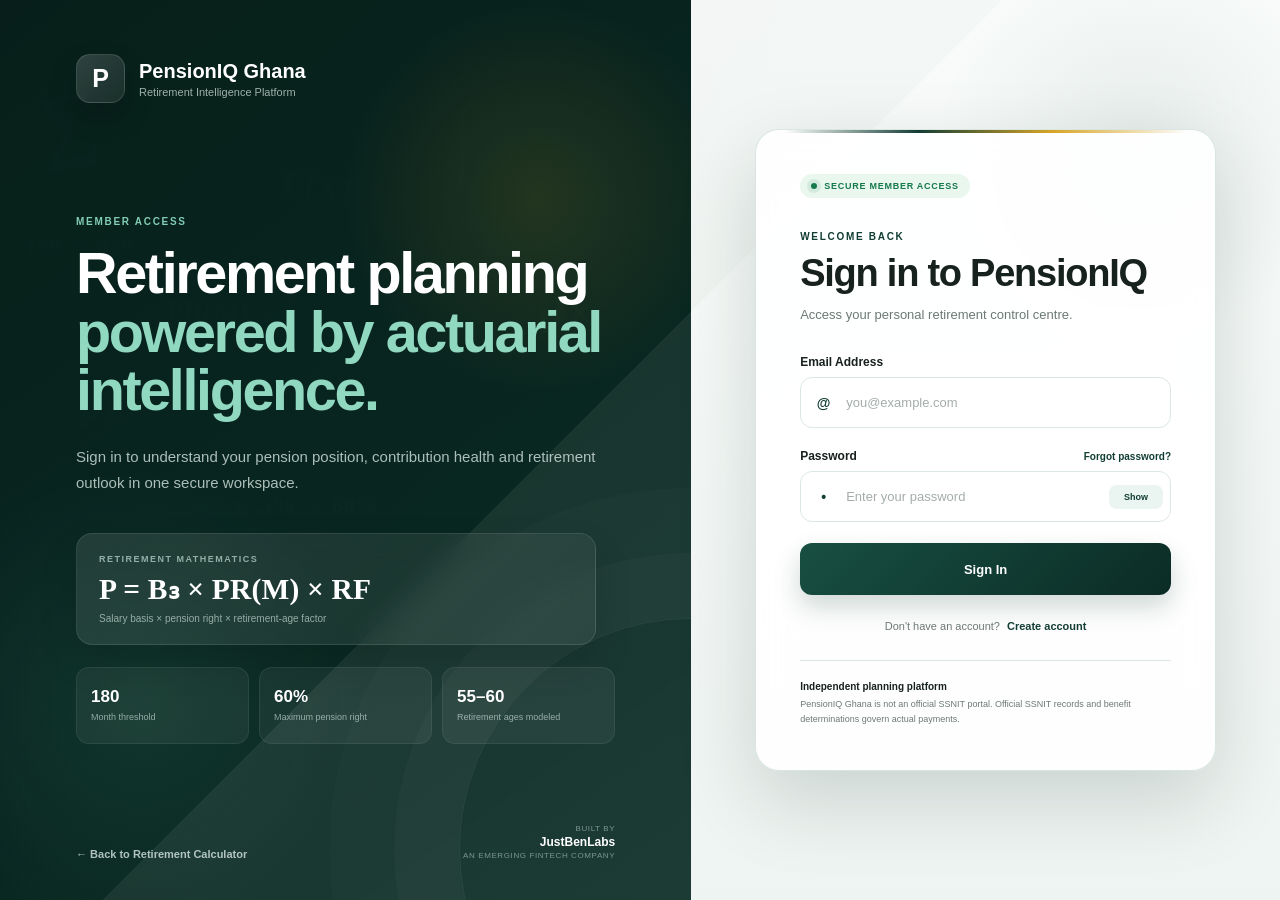
==== commit d285ac99: "Redesign PensionIQ calculator dashboard and authentication" ====
--- a/frontend/index.html
+++ b/frontend/index.html
@@ -29,6 +29,42 @@
 
 
 <body>
+
+    <!-- =====================================================
+         ACTUARIAL MATHEMATICS BACKGROUND
+         Decorative only — hidden from assistive technology
+    ====================================================== -->
+
+    <div
+        class="math-background"
+        aria-hidden="true"
+    >
+        <span class="math-symbol symbol-1">∑</span>
+        <span class="math-symbol symbol-2">∫</span>
+        <span class="math-symbol symbol-3">√</span>
+        <span class="math-symbol symbol-4">π</span>
+        <span class="math-symbol symbol-5">λ</span>
+        <span class="math-symbol symbol-6">μ</span>
+        <span class="math-symbol symbol-7">σ²</span>
+        <span class="math-symbol symbol-8">∞</span>
+        <span class="math-symbol formula symbol-9">qₓ</span>
+        <span class="math-symbol formula symbol-10">pₓ</span>
+        <span class="math-symbol formula symbol-11">aₓ</span>
+        <span class="math-symbol formula symbol-12">E[X]</span>
+        <span class="math-symbol formula symbol-13">Var(X)</span>
+        <span class="math-symbol formula symbol-14">vᵗ</span>
+        <span class="math-symbol formula symbol-15">(1+i)⁻ᵗ</span>
+        <span class="math-symbol formula symbol-16">PR(M)</span>
+        <span class="math-symbol formula symbol-17">P = B₃ × PR</span>
+        <span class="math-symbol formula symbol-18">37.5% → 60%</span>
+        <span class="math-symbol formula symbol-19">180 → 420</span>
+        <span class="math-symbol formula symbol-20">∫₀ᵀ vᵗpₓ(t)dt</span>
+        <span class="math-symbol formula symbol-21">P(T &gt; x)</span>
+        <span class="math-symbol symbol-22">Δ</span>
+        <span class="math-symbol symbol-23">∂</span>
+        <span class="math-symbol formula symbol-24">eˣ</span>
+    </div>
+
 
     <!-- =====================================================
          HEADER
@@ -102,7 +138,56 @@
                     your future pension.
                 </p>
 
+                <div class="hero-fact-strip" aria-label="PensionIQ model highlights">
+                    <span>Act 766 / Act 883</span>
+                    <span>180-month threshold</span>
+                    <span>60% maximum right</span>
+                    <span>Ages 55–60</span>
+                </div>
+
             </div>
+
+            <aside
+                class="hero-formula-panel"
+                aria-label="Actuarial formula preview"
+            >
+                <div class="formula-panel-heading">
+                    <span>ACTUARIAL INTELLIGENCE</span>
+                    <strong>Retirement mathematics</strong>
+                </div>
+
+                <div class="formula-panel-equation">
+                    P = B₃ × PR(M) × RF
+                </div>
+
+                <div class="formula-panel-grid">
+                    <div>
+                        <span>Minimum right</span>
+                        <strong>PR(180) = 37.5%</strong>
+                    </div>
+
+                    <div>
+                        <span>Maximum right</span>
+                        <strong>PR(420+) = 60%</strong>
+                    </div>
+
+                    <div>
+                        <span>Discount factor</span>
+                        <strong>vᵗ = (1+i)⁻ᵗ</strong>
+                    </div>
+
+                    <div>
+                        <span>Actuarial lens</span>
+                        <strong>EPV = E[PV]</strong>
+                    </div>
+                </div>
+
+                <p>
+                    Mathematical notation is shown for context.
+                    PensionIQ calculations are produced by the
+                    application&apos;s actuarial engine.
+                </p>
+            </aside>
 
         </section>
 
@@ -896,172 +981,203 @@
 
 
 
-            <!-- COMPARISON FORM -->
-
             <div class="comparison-form">
 
-
-                <div class="input-group">
-
-                    <label for="comparison-dob">
-                        Date of Birth
-                    </label>
-
-                    <input
-                        type="date"
-                        id="comparison-dob"
-                    >
-
-                </div>
-
-
-
-                <div class="input-group">
-
-                    <label for="months-at-55">
-                        Contribution Months at Age 55
-                    </label>
-
-                    <p class="helper-text">
-                        Future contributions are projected
-                        from this starting point.
+    <!-- DATE OF BIRTH -->
+
+    <div class="input-group">
+
+        <label for="comparison-dob">
+            Date of Birth
+        </label>
+
+        <p class="helper-text">
+            Enter your date of birth.
+        </p>
+
+        <input
+            type="date"
+            id="comparison-dob"
+        >
+
+    </div>
+
+
+    <!-- CONTRIBUTION MONTHS -->
+
+    <div class="input-group">
+
+        <label for="months-at-55">
+            Contribution Months at Age 55
+        </label>
+
+        <p class="helper-text">
+            Future contributions are projected
+            from this starting point.
+        </p>
+
+        <input
+            type="number"
+            id="months-at-55"
+            min="0"
+            placeholder="e.g. 240"
+        >
+
+    </div>
+
+
+    <!-- SALARY -->
+
+    <div class="input-group">
+
+        <label for="comparison-salary">
+            Best 3-Year Average Annual Salary
+        </label>
+
+        <p class="helper-text">
+            Enter the annual pensionable salary
+            in Ghana cedis.
+        </p>
+        <div class="money-input">
+
+                            <span>
+                                GH¢
+                            </span>
+
+                            <input
+                                type="number"
+                                id="comparison-salary"
+                                min="0"
+                                step="0.01"
+                                placeholder="72000"
+                                required
+                            >
+
+                        </div>
+
+    </div>
+
+
+    <!-- SEX -->
+
+    <div class="input-group">
+
+        <label for="comparison-sex">
+            Sex
+        </label>
+
+        <p class="helper-text">
+            Used for mortality-adjusted
+            actuarial analysis.
+        </p>
+
+        <select id="comparison-sex">
+
+            <option value="Male">
+                Male
+            </option>
+
+            <option value="Female">
+                Female
+            </option>
+
+        </select>
+
+    </div>
+
+
+    <!-- DISCOUNT RATE -->
+
+    <div class="input-group">
+
+        <label for="discount-rate">
+            Annual Discount Rate
+        </label>
+
+        <p class="helper-text">
+            Annual effective rate used for
+            present-value calculations.
+        </p>
+
+        <div class="percentage-input">
+
+            <input
+                type="number"
+                id="discount-rate"
+                min="0"
+                step="0.1"
+                value="8"
+            >
+
+            <span>
+                %
+            </span>
+
+        </div>
+
+    </div>
+
+
+    <!-- PROJECTION AGE -->
+
+    <div class="input-group">
+
+        <label for="projection-age">
+            Projection End Age
+        </label>
+
+        <p class="helper-text">
+            Pension cash flows are projected
+            through this age.
+        </p>
+
+        <input
+            type="number"
+            id="projection-age"
+            min="61"
+            max="100"
+            value="80"
+        >
+
+    </div>
+
+
+    <!-- COMPARE BUTTON -->
+
+    <button
+        type="button"
+        id="compare-button"
+        class="primary-button comparison-button"
+    >
+        Compare Retirement Ages
+    </button>
+
+</div>
+
+
+
+
+            <div
+                id="comparison-loading-state"
+                class="comparison-loading-state hidden"
+                role="status"
+                aria-live="polite"
+            >
+                <div class="analysis-loading-orbit" aria-hidden="true">
+                    <span>∑</span>
+                </div>
+
+                <div>
+                    <strong>
+                        Running actuarial scenarios
+                    </strong>
+
+                    <p>
+                        Comparing monthly pension, break-even timing,
+                        discounted value and mortality-adjusted EPV.
                     </p>
-
-                    <input
-                        type="number"
-                        id="months-at-55"
-                        min="0"
-                        placeholder="e.g. 240"
-                    >
-
-                </div>
-
-
-
-                <div class="input-group">
-
-                    <label for="comparison-salary">
-                        Best 3-Year Average Annual Salary
-                    </label>
-
-                    <div class="money-input">
-
-                        <span><span>
-    GH&#8373;
-</span>
-
-                        <input
-                            type="number"
-                            id="comparison-salary"
-                            min="0"
-                            step="0.01"
-                            placeholder="72000"
-                        >
-
-                    </div>
-
-                </div>
-
-
-
-                <!-- SEX -->
-
-                <div class="input-group">
-
-                    <label for="comparison-sex">
-                        Sex
-                    </label>
-
-                    <p class="helper-text">
-                        Used for mortality-adjusted
-                        actuarial analysis.
-                    </p>
-
-                    <select id="comparison-sex">
-
-                        <option value="Male">
-                            Male
-                        </option>
-
-                        <option value="Female">
-                            Female
-                        </option>
-
-                    </select>
-
-                </div>
-
-
-
-                <!-- DISCOUNT RATE -->
-
-                <div class="input-group">
-
-                    <label for="discount-rate">
-                        Annual Discount Rate
-                    </label>
-
-                    <p class="helper-text">
-                        Annual effective rate used for
-                        present-value calculations.
-                    </p>
-
-                    <div class="percentage-input">
-
-                        <input
-                            type="number"
-                            id="discount-rate"
-                            min="0"
-                            step="0.1"
-                            value="8"
-                        >
-
-                        <span>
-                            %
-                        </span>
-
-                    </div>
-
-                </div>
-
-
-
-                <!-- PROJECTION AGE -->
-
-                <div class="input-group">
-
-                    <label for="projection-age">
-                        Projection End Age
-                    </label>
-
-                    <p class="helper-text">
-                        Pension cash flows are projected
-                        through this age.
-                    </p>
-
-                    <input
-                        type="number"
-                        id="projection-age"
-                        min="61"
-                        max="100"
-                        value="80"
-                    >
-
-                </div>
-
-
-
-                <button
-                    type="button"
-                    id="compare-button"
-                    class="primary-button comparison-button"
-                >
-                    Compare Retirement Ages
-                </button>
-
-
+                </div>
             </div>
-
 
 
             <!-- =================================================
@@ -1075,6 +1191,118 @@
 
 
                 <!-- =============================================
+                     ANALYSIS AT A GLANCE
+                ============================================== -->
+
+                <section
+                    class="analysis-overview"
+                    aria-labelledby="analysis-overview-title"
+                >
+
+                    <div class="analysis-overview-heading">
+
+                        <div>
+
+                            <span class="section-label">
+                                Analysis at a glance
+                            </span>
+
+                            <h4 id="analysis-overview-title">
+                                What stands out in this comparison?
+                            </h4>
+
+                        </div>
+
+                        <span class="analysis-assumption-chip">
+                            Based on selected assumptions
+                        </span>
+
+                    </div>
+
+
+                    <div class="analysis-insight-grid">
+
+                        <article
+                            id="monthly-pension-insight"
+                            class="analysis-insight-card"
+                        >
+                            <span>
+                                Highest Monthly Pension
+                            </span>
+
+                            <strong>
+                                Awaiting analysis
+                            </strong>
+
+                            <small>
+                                Run the comparison to see the
+                                strongest monthly benefit.
+                            </small>
+                        </article>
+
+
+                        <article
+                            id="breakeven-insight"
+                            class="analysis-insight-card"
+                        >
+                            <span>
+                                Age 55 vs Age 60
+                            </span>
+
+                            <strong>
+                                Awaiting analysis
+                            </strong>
+
+                            <small>
+                                Shows when the later pension catches
+                                up in cumulative undiscounted cash flow.
+                            </small>
+                        </article>
+
+
+                        <article
+                            id="pv-insight"
+                            class="analysis-insight-card"
+                        >
+                            <span>
+                                Highest Discounted PV
+                            </span>
+
+                            <strong>
+                                Awaiting analysis
+                            </strong>
+
+                            <small>
+                                Value measured at age 55 under the
+                                selected discount and projection assumptions.
+                            </small>
+                        </article>
+
+
+                        <article
+                            id="epv-insight"
+                            class="analysis-insight-card"
+                        >
+                            <span>
+                                Highest Mortality-Adjusted EPV
+                            </span>
+
+                            <strong>
+                                Awaiting analysis
+                            </strong>
+
+                            <small>
+                                Incorporates the selected mortality
+                                basis and discount assumptions.
+                            </small>
+                        </article>
+
+                    </div>
+
+                </section>
+
+
+                <!-- =============================================
                      MONTHLY PENSION CHART
                 ============================================== -->
 
@@ -1097,7 +1325,20 @@
                     <div
                         id="retirement-chart"
                         class="retirement-chart"
+                        aria-label="Monthly pension comparison by retirement age"
                     >
+                    </div>
+
+                    <div class="chart-legend">
+                        <span>
+                            <i class="legend-dot legend-dot-primary"></i>
+                            Estimated monthly pension
+                        </span>
+
+                        <span>
+                            <i class="legend-dot legend-dot-highlight"></i>
+                            Highest value in this comparison
+                        </span>
                     </div>
 
                 </div>
@@ -1245,7 +1486,20 @@
                     <div
                         id="epv-chart"
                         class="epv-chart"
+                        aria-label="Mortality-adjusted expected present value by retirement age"
                     >
+                    </div>
+
+                    <div class="chart-legend epv-legend">
+                        <span>
+                            <i class="legend-dot legend-dot-epv"></i>
+                            Mortality-adjusted expected present value
+                        </span>
+
+                        <span>
+                            <i class="legend-dot legend-dot-highlight"></i>
+                            Highest EPV under selected assumptions
+                        </span>
                     </div>
 
 
@@ -1422,6 +1676,12 @@
                 platform. Not affiliated with or operated by SSNIT.
             </small>
 
+            <div class="calculator-company-credit">
+                <span>Built by</span>
+                <strong>JustBenLabs</strong>
+                <small>An emerging fintech company</small>
+            </div>
+
         </footer>
 
 
@@ -1432,4 +1692,4 @@
 
 </body>
 
-</html>+</html>
--- a/frontend/styles.css
+++ b/frontend/styles.css
@@ -4314,140 +4314,2717 @@
     }
 
 }
-/* ==========================================================
-   MONEY INPUT - FINAL ALIGNMENT FIX
-========================================================== */
-
-.money-input {
+
+
+/* ==========================================================
+   PENSIONIQ CALCULATOR REDESIGN V2
+   ACTUARIAL INTELLIGENCE BACKGROUND
+========================================================== */
+
+:root {
+    --calc-night: #061914;
+    --calc-night-soft: #0a2b23;
+    --calc-emerald: #0f766e;
+    --calc-mint: #7fe0c8;
+    --calc-gold: #e3bd58;
+    --calc-glass: rgba(255, 255, 255, 0.08);
+    --calc-glass-border: rgba(255, 255, 255, 0.13);
+}
+
+
+/* ==========================================================
+   GLOBAL ATMOSPHERE
+========================================================== */
+
+html {
+    background: var(--calc-night);
+}
+
+
+body {
     position: relative;
 
-    display: grid;
-
-    grid-template-columns:
-        auto
-        minmax(0, 1fr);
-
-    align-items: stretch;
-
-    width: 100%;
-
-    min-height: 50px;
-
-    padding: 0;
+    overflow-x: hidden;
+
+    background:
+        radial-gradient(
+            circle at 15% 5%,
+            rgba(24, 130, 108, 0.28),
+            transparent 28%
+        ),
+        radial-gradient(
+            circle at 88% 12%,
+            rgba(227, 189, 88, 0.12),
+            transparent 23%
+        ),
+        radial-gradient(
+            circle at 55% 62%,
+            rgba(15, 118, 110, 0.12),
+            transparent 34%
+        ),
+        linear-gradient(
+            155deg,
+            #04130f 0%,
+            #071e18 34%,
+            #09271f 62%,
+            #061713 100%
+        );
+
+    background-attachment: fixed;
+
+    color: var(--text);
+}
+
+
+body::before {
+    content: "";
+
+    position: fixed;
+
+    inset: 0;
+
+    pointer-events: none;
+
+    z-index: 0;
+
+    opacity: 0.34;
+
+    background-image:
+        linear-gradient(
+            rgba(255, 255, 255, 0.025) 1px,
+            transparent 1px
+        ),
+        linear-gradient(
+            90deg,
+            rgba(255, 255, 255, 0.025) 1px,
+            transparent 1px
+        );
+
+    background-size:
+        72px 72px;
+}
+
+
+/* ==========================================================
+   MATHEMATICAL BACKGROUND
+========================================================== */
+
+.math-background {
+    position: fixed;
+
+    inset: 0;
+
+    z-index: 0;
 
     overflow: hidden;
 
-    background: #f9fbfc;
+    pointer-events: none;
+
+    user-select: none;
+}
+
+
+.math-symbol {
+    position: absolute;
+
+    display: block;
+
+    color:
+        rgba(
+            127,
+            224,
+            200,
+            0.14
+        );
+
+    font-family:
+        "Cambria Math",
+        "STIX Two Math",
+        Georgia,
+        serif;
+
+    font-size:
+        clamp(
+            34px,
+            5vw,
+            78px
+        );
+
+    font-weight: 500;
+
+    line-height: 1;
+
+    white-space: nowrap;
+
+    text-shadow:
+        0 0 24px
+        rgba(127, 224, 200, 0.08);
+
+    animation:
+        pensioniq-math-float
+        var(--math-duration, 22s)
+        ease-in-out
+        var(--math-delay, 0s)
+        infinite
+        alternate;
+}
+
+
+.math-symbol.formula {
+    color:
+        rgba(
+            227,
+            189,
+            88,
+            0.12
+        );
+
+    font-size:
+        clamp(
+            18px,
+            2.6vw,
+            38px
+        );
+
+    letter-spacing:
+        0.02em;
+}
+
+
+.symbol-1 {
+    left: 4%;
+    top: 11%;
+    transform: rotate(-12deg);
+    --math-duration: 18s;
+}
+
+.symbol-2 {
+    right: 7%;
+    top: 16%;
+    transform: rotate(8deg);
+    --math-duration: 24s;
+    --math-delay: -6s;
+}
+
+.symbol-3 {
+    left: 13%;
+    top: 46%;
+    transform: rotate(10deg);
+    --math-duration: 20s;
+    --math-delay: -3s;
+}
+
+.symbol-4 {
+    right: 14%;
+    top: 53%;
+    transform: rotate(-9deg);
+    --math-duration: 26s;
+    --math-delay: -10s;
+}
+
+.symbol-5 {
+    left: 43%;
+    top: 8%;
+    transform: rotate(4deg);
+    --math-duration: 23s;
+    --math-delay: -4s;
+}
+
+.symbol-6 {
+    right: 4%;
+    bottom: 10%;
+    transform: rotate(-10deg);
+    --math-duration: 19s;
+}
+
+.symbol-7 {
+    left: 7%;
+    bottom: 13%;
+    transform: rotate(7deg);
+    --math-duration: 25s;
+    --math-delay: -8s;
+}
+
+.symbol-8 {
+    left: 64%;
+    top: 37%;
+    transform: rotate(-6deg);
+    --math-duration: 21s;
+    --math-delay: -5s;
+}
+
+.symbol-9 {
+    left: 24%;
+    top: 22%;
+    transform: rotate(-7deg);
+    --math-duration: 24s;
+}
+
+.symbol-10 {
+    right: 27%;
+    top: 28%;
+    transform: rotate(8deg);
+    --math-duration: 20s;
+    --math-delay: -6s;
+}
+
+.symbol-11 {
+    left: 4%;
+    top: 70%;
+    transform: rotate(-5deg);
+    --math-duration: 27s;
+    --math-delay: -9s;
+}
+
+.symbol-12 {
+    right: 5%;
+    top: 72%;
+    transform: rotate(4deg);
+    --math-duration: 23s;
+    --math-delay: -2s;
+}
+
+.symbol-13 {
+    left: 38%;
+    bottom: 6%;
+    transform: rotate(-8deg);
+    --math-duration: 25s;
+    --math-delay: -7s;
+}
+
+.symbol-14 {
+    left: 55%;
+    top: 18%;
+    transform: rotate(6deg);
+    --math-duration: 20s;
+    --math-delay: -4s;
+}
+
+.symbol-15 {
+    right: 18%;
+    bottom: 24%;
+    transform: rotate(-5deg);
+    --math-duration: 28s;
+    --math-delay: -10s;
+}
+
+.symbol-16 {
+    left: 17%;
+    bottom: 29%;
+    transform: rotate(7deg);
+    --math-duration: 22s;
+    --math-delay: -3s;
+}
+
+.symbol-17 {
+    left: 31%;
+    top: 57%;
+    transform: rotate(-4deg);
+    --math-duration: 26s;
+    --math-delay: -8s;
+}
+
+.symbol-18 {
+    right: 30%;
+    bottom: 8%;
+    transform: rotate(5deg);
+    --math-duration: 21s;
+    --math-delay: -6s;
+}
+
+.symbol-19 {
+    right: 10%;
+    top: 39%;
+    transform: rotate(-6deg);
+    --math-duration: 25s;
+    --math-delay: -5s;
+}
+
+.symbol-20 {
+    left: 24%;
+    top: 35%;
+    transform: rotate(4deg);
+    --math-duration: 29s;
+    --math-delay: -11s;
+}
+
+.symbol-21 {
+    left: 49%;
+    bottom: 23%;
+    transform: rotate(-4deg);
+    --math-duration: 24s;
+    --math-delay: -7s;
+}
+
+.symbol-22 {
+    left: 73%;
+    top: 8%;
+    transform: rotate(10deg);
+    --math-duration: 19s;
+    --math-delay: -2s;
+}
+
+.symbol-23 {
+    left: 9%;
+    top: 29%;
+    transform: rotate(-7deg);
+    --math-duration: 22s;
+    --math-delay: -6s;
+}
+
+.symbol-24 {
+    right: 44%;
+    top: 74%;
+    transform: rotate(6deg);
+    --math-duration: 26s;
+    --math-delay: -9s;
+}
+
+
+@keyframes pensioniq-math-float {
+    0% {
+        translate:
+            0
+            0;
+
+        opacity: 0.64;
+    }
+
+    50% {
+        translate:
+            8px
+            -13px;
+
+        opacity: 1;
+    }
+
+    100% {
+        translate:
+            -7px
+            11px;
+
+        opacity: 0.72;
+    }
+}
+
+
+/* ==========================================================
+   LAYERING
+========================================================== */
+
+.topbar,
+.page {
+    position: relative;
+
+    z-index: 2;
+}
+
+
+/* ==========================================================
+   PREMIUM DARK TOP BAR
+========================================================== */
+
+.topbar {
+    background:
+        rgba(
+            4,
+            20,
+            16,
+            0.84
+        );
+
+    border-bottom:
+        1px solid
+        rgba(
+            255,
+            255,
+            255,
+            0.08
+        );
+
+    box-shadow:
+        0 12px 35px
+        rgba(
+            0,
+            0,
+            0,
+            0.16
+        );
+
+    backdrop-filter:
+        blur(22px)
+        saturate(130%);
+}
+
+
+.brand-icon {
+    background:
+        linear-gradient(
+            135deg,
+            #0f766e,
+            #0a453e
+        );
 
     border:
         1px solid
-        var(--border);
-
-    border-radius: 11px;
-}
-
-
-/* Currency prefix */
-
-.money-input > span {
-    position: static !important;
-
-    top: auto !important;
-    right: auto !important;
-    bottom: auto !important;
-    left: auto !important;
-
-    transform: none !important;
-
-    width: auto !important;
-    min-width: 64px;
-    height: auto !important;
-
-    margin: 0 !important;
-
-    padding:
-        0
-        14px;
-
-    display: flex;
-
-    align-items: center;
-
-    justify-content: center;
-
-    background: #eef3f7;
-
-    border-right:
-        1px solid
-        var(--border);
-
-    color: var(--muted);
-
-    font-size: 13px;
-
-    font-weight: 750;
-
-    line-height: 1;
-}
-
-
-/* Salary field */
-
-.money-input > input {
-    position: static !important;
-
-    top: auto !important;
-    right: auto !important;
-    bottom: auto !important;
-    left: auto !important;
-
-    transform: none !important;
-
-    width: 100% !important;
-    min-width: 0;
-
-    min-height: 50px;
-
-    margin: 0 !important;
-
-    padding:
-        13px
-        15px !important;
-
-    border: none !important;
-
-    border-radius: 0 !important;
-
-    background: transparent !important;
-
-    box-shadow: none !important;
-
-    color: var(--text);
-
-    font-family: inherit;
-
-    font-size: 14px;
-}
-
-
-.money-input > input:focus {
-    outline: none;
-
-    box-shadow: none !important;
-}
-
-
-.money-input:focus-within {
-    border-color: var(--primary);
-
-    background: #ffffff;
+        rgba(
+            255,
+            255,
+            255,
+            0.14
+        );
 
     box-shadow:
-        0 0 0 4px
+        0 8px 28px
         rgba(
             15,
             118,
             110,
+            0.28
+        );
+}
+
+
+.brand-text h1 {
+    color: #ffffff;
+}
+
+
+.brand-text span {
+    color:
+        rgba(
+            220,
+            241,
+            234,
+            0.62
+        );
+}
+
+
+.status-badge {
+    background:
+        rgba(
+            127,
+            224,
+            200,
+            0.09
+        );
+
+    color: #a8ead8;
+
+    border:
+        1px solid
+        rgba(
+            127,
+            224,
+            200,
+            0.14
+        );
+
+    box-shadow:
+        inset
+        0 1px 0
+        rgba(
+            255,
+            255,
+            255,
+            0.05
+        );
+}
+
+
+.status-dot {
+    background: #65deb9;
+
+    box-shadow:
+        0 0 0 4px
+        rgba(
+            101,
+            222,
+            185,
+            0.09
+        ),
+        0 0 18px
+        rgba(
+            101,
+            222,
+            185,
+            0.45
+        );
+}
+
+
+/* ==========================================================
+   HERO
+========================================================== */
+
+.hero {
+    min-height:
+        500px;
+
+    padding:
+        78px
+        0
+        64px;
+
+    display: grid;
+
+    grid-template-columns:
+        minmax(
+            0,
+            1.3fr
+        )
+        minmax(
+            310px,
+            0.7fr
+        );
+
+    align-items: center;
+
+    gap: 64px;
+}
+
+
+.hero-content {
+    max-width: 700px;
+}
+
+
+.hero .eyebrow {
+    color: var(--calc-gold);
+
+    background:
+        rgba(
+            227,
+            189,
+            88,
+            0.08
+        );
+
+    border:
+        1px solid
+        rgba(
+            227,
+            189,
+            88,
+            0.15
+        );
+
+    border-radius: 999px;
+
+    padding:
+        7px
+        11px;
+}
+
+
+.hero h2 {
+    color: #ffffff;
+
+    margin-top: 19px;
+
+    text-shadow:
+        0 12px 40px
+        rgba(
+            0,
+            0,
+            0,
+            0.2
+        );
+}
+
+
+.hero h2 span {
+    color: var(--calc-mint);
+}
+
+
+.hero p {
+    color:
+        rgba(
+            229,
+            242,
+            237,
+            0.72
+        );
+
+    font-size:
+        16px;
+
+    max-width: 630px;
+}
+
+
+.hero-fact-strip {
+    margin-top: 28px;
+
+    display: flex;
+
+    flex-wrap: wrap;
+
+    gap: 9px;
+}
+
+
+.hero-fact-strip span {
+    padding:
+        8px
+        11px;
+
+    border-radius: 999px;
+
+    background:
+        rgba(
+            255,
+            255,
+            255,
+            0.055
+        );
+
+    border:
+        1px solid
+        rgba(
+            255,
+            255,
+            255,
+            0.08
+        );
+
+    color:
+        rgba(
+            238,
+            248,
+            244,
+            0.74
+        );
+
+    font-size: 10px;
+
+    font-weight: 700;
+
+    letter-spacing: 0.02em;
+}
+
+
+.hero-formula-panel {
+    position: relative;
+
+    overflow: hidden;
+
+    padding:
+        27px;
+
+    border:
+        1px solid
+        rgba(
+            255,
+            255,
+            255,
+            0.12
+        );
+
+    border-radius:
+        24px;
+
+    background:
+        linear-gradient(
+            145deg,
+            rgba(
+                255,
+                255,
+                255,
+                0.09
+            ),
+            rgba(
+                255,
+                255,
+                255,
+                0.035
+            )
+        );
+
+    box-shadow:
+        0 28px 70px
+        rgba(
+            0,
+            0,
+            0,
+            0.25
+        );
+
+    backdrop-filter:
+        blur(24px);
+}
+
+
+.hero-formula-panel::before {
+    content: "∫";
+
+    position: absolute;
+
+    right: -10px;
+
+    top: -42px;
+
+    color:
+        rgba(
+            127,
+            224,
+            200,
+            0.06
+        );
+
+    font-family:
+        "Cambria Math",
+        Georgia,
+        serif;
+
+    font-size: 180px;
+
+    line-height: 1;
+}
+
+
+.formula-panel-heading {
+    position: relative;
+
+    z-index: 1;
+}
+
+
+.formula-panel-heading span {
+    display: block;
+
+    color: var(--calc-gold);
+
+    font-size: 9px;
+
+    font-weight: 800;
+
+    letter-spacing: 0.15em;
+}
+
+
+.formula-panel-heading strong {
+    display: block;
+
+    margin-top: 5px;
+
+    color: #ffffff;
+
+    font-size: 17px;
+}
+
+
+.formula-panel-equation {
+    position: relative;
+
+    z-index: 1;
+
+    margin:
+        23px
+        0;
+
+    padding:
+        18px;
+
+    border-radius: 15px;
+
+    background:
+        rgba(
+            3,
+            17,
+            13,
+            0.48
+        );
+
+    border:
+        1px solid
+        rgba(
+            127,
+            224,
+            200,
+            0.14
+        );
+
+    color: #baf0df;
+
+    font-family:
+        "Cambria Math",
+        Georgia,
+        serif;
+
+    font-size:
+        clamp(
+            19px,
+            2vw,
+            24px
+        );
+
+    text-align: center;
+
+    box-shadow:
+        inset
+        0 1px 0
+        rgba(
+            255,
+            255,
+            255,
+            0.04
+        );
+}
+
+
+.formula-panel-grid {
+    position: relative;
+
+    z-index: 1;
+
+    display: grid;
+
+    grid-template-columns:
+        repeat(
+            2,
+            minmax(
+                0,
+                1fr
+            )
+        );
+
+    gap: 10px;
+}
+
+
+.formula-panel-grid div {
+    padding:
+        13px;
+
+    border-radius: 12px;
+
+    background:
+        rgba(
+            255,
+            255,
+            255,
+            0.045
+        );
+
+    border:
+        1px solid
+        rgba(
+            255,
+            255,
+            255,
+            0.07
+        );
+}
+
+
+.formula-panel-grid span {
+    display: block;
+
+    color:
+        rgba(
+            220,
+            238,
+            232,
+            0.55
+        );
+
+    font-size: 9px;
+}
+
+
+.formula-panel-grid strong {
+    display: block;
+
+    margin-top: 5px;
+
+    color: #f1f8f5;
+
+    font-family:
+        "Cambria Math",
+        Georgia,
+        serif;
+
+    font-size: 12px;
+}
+
+
+.hero-formula-panel > p {
+    position: relative;
+
+    z-index: 1;
+
+    margin-top: 16px;
+
+    color:
+        rgba(
+            220,
+            238,
+            232,
+            0.5
+        );
+
+    font-size: 9px;
+
+    line-height: 1.55;
+}
+
+
+/* ==========================================================
+   CALCULATOR SURFACES
+========================================================== */
+
+.calculator-layout {
+    position: relative;
+
+    margin-top:
+        -20px;
+
+    padding-top:
+        10px;
+}
+
+
+.calculator-layout::before {
+    content: "";
+
+    position: absolute;
+
+    inset:
+        -25px
+        -35px;
+
+    z-index: -1;
+
+    background:
+        radial-gradient(
+            circle at 38% 22%,
+            rgba(
+                127,
+                224,
+                200,
+                0.10
+            ),
+            transparent 40%
+        );
+
+    filter:
+        blur(12px);
+}
+
+
+.calculator-card,
+.results-section,
+.comparison-section {
+    background:
+        rgba(
+            255,
+            255,
+            255,
+            0.975
+        );
+
+    border:
+        1px solid
+        rgba(
+            255,
+            255,
+            255,
+            0.72
+        );
+
+    box-shadow:
+        0 22px 65px
+        rgba(
+            0,
+            0,
+            0,
+            0.20
+        );
+
+    backdrop-filter:
+        blur(18px);
+}
+
+
+.calculator-card {
+    position: relative;
+
+    overflow: hidden;
+}
+
+
+.calculator-card::before {
+    content: "PR(M)";
+
+    position: absolute;
+
+    right: 24px;
+
+    bottom: -14px;
+
+    color:
+        rgba(
+            15,
+            118,
+            110,
+            0.035
+        );
+
+    font-family:
+        "Cambria Math",
+        Georgia,
+        serif;
+
+    font-size: 92px;
+
+    font-weight: 700;
+
+    pointer-events: none;
+}
+
+
+.calculator-card > * {
+    position: relative;
+
+    z-index: 1;
+}
+
+
+.info-panel {
+    position: relative;
+
+    overflow: hidden;
+
+    background:
+        radial-gradient(
+            circle at top right,
+            rgba(
+                127,
+                224,
+                200,
+                0.12
+            ),
+            transparent 33%
+        ),
+        linear-gradient(
+            150deg,
+            rgba(
+                9,
+                44,
+                36,
+                0.98
+            ),
+            rgba(
+                4,
+                24,
+                19,
+                0.98
+            )
+        );
+
+    border:
+        1px solid
+        rgba(
+            255,
+            255,
+            255,
+            0.08
+        );
+
+    box-shadow:
+        0 24px 65px
+        rgba(
+            0,
+            0,
+            0,
+            0.24
+        );
+}
+
+
+.info-panel::before {
+    content: "∫ qₓ · vᵗ dt";
+
+    position: absolute;
+
+    right: -8px;
+
+    bottom: 20px;
+
+    color:
+        rgba(
+            127,
+            224,
+            200,
+            0.045
+        );
+
+    font-family:
+        "Cambria Math",
+        Georgia,
+        serif;
+
+    font-size: 54px;
+
+    transform:
+        rotate(-8deg);
+
+    white-space: nowrap;
+}
+
+
+.info-panel > * {
+    position: relative;
+
+    z-index: 1;
+}
+
+
+.section-heading .section-label,
+.comparison-section .section-label,
+.results-section .section-label {
+    color: var(--calc-emerald);
+}
+
+
+/* ==========================================================
+   REFINED FORM CONTROLS
+========================================================== */
+
+.input-group input,
+.input-group select {
+    background:
+        rgba(
+            249,
+            252,
+            251,
+            0.96
+        );
+
+    border-color:
+        #d5e4df;
+
+    box-shadow:
+        inset
+        0 1px 2px
+        rgba(
+            7,
+            37,
+            30,
+            0.02
+        );
+}
+
+
+.input-group input:hover,
+.input-group select:hover {
+    border-color: #9fc8bb;
+}
+
+
+.input-group input:focus,
+.input-group select:focus {
+    border-color: var(--calc-emerald);
+
+    background: #ffffff;
+
+    box-shadow:
+        0 0 0 4px
+        rgba(
+            15,
+            118,
+            110,
+            0.09
+        ),
+        0 8px 20px
+        rgba(
+            15,
+            118,
+            110,
+            0.07
+        );
+}
+
+
+.primary-button {
+    position: relative;
+
+    overflow: hidden;
+
+    background:
+        linear-gradient(
+            135deg,
+            #0f766e,
+            #09574f
+        );
+
+    box-shadow:
+        0 10px 28px
+        rgba(
+            15,
+            118,
+            110,
+            0.23
+        );
+}
+
+
+.primary-button::after {
+    content: "";
+
+    position: absolute;
+
+    top: -120%;
+
+    left: -35%;
+
+    width: 24%;
+
+    height: 320%;
+
+    background:
+        linear-gradient(
+            90deg,
+            transparent,
+            rgba(
+                255,
+                255,
+                255,
+                0.22
+            ),
+            transparent
+        );
+
+    transform:
+        rotate(18deg);
+
+    transition:
+        left
+        0.55s
+        ease;
+}
+
+
+.primary-button:hover::after {
+    left: 125%;
+}
+
+
+/* ==========================================================
+   RESULT / PLANNER POLISH
+========================================================== */
+
+.results-section,
+.comparison-section {
+    margin-top: 34px;
+}
+
+
+.pension-highlight {
+    background:
+        radial-gradient(
+            circle at 90% 5%,
+            rgba(
+                227,
+                189,
+                88,
+                0.16
+            ),
+            transparent 27%
+        ),
+        linear-gradient(
+            135deg,
+            #0a3b33,
+            #061d18
+        );
+
+    border:
+        1px solid
+        rgba(
+            255,
+            255,
+            255,
+            0.06
+        );
+
+    box-shadow:
+        0 16px 38px
+        rgba(
+            6,
+            29,
+            24,
+            0.21
+        );
+}
+
+
+.pension-highlight::before {
+    content: "B₃ × PR × RF";
+
+    position: absolute;
+
+    right: 24px;
+
+    bottom: 14px;
+
+    color:
+        rgba(
+            255,
+            255,
+            255,
+            0.045
+        );
+
+    font-family:
+        "Cambria Math",
+        Georgia,
+        serif;
+
+    font-size:
+        clamp(
+            20px,
+            3vw,
+            38px
+        );
+}
+
+
+.comparison-section {
+    position: relative;
+
+    overflow: hidden;
+}
+
+
+.comparison-section::before {
+    content: "55  ·  56  ·  57  ·  58  ·  59  ·  60";
+
+    position: absolute;
+
+    right: 30px;
+
+    top: 20px;
+
+    color:
+        rgba(
+            15,
+            118,
+            110,
+            0.045
+        );
+
+    font-family:
+        "Cambria Math",
+        Georgia,
+        serif;
+
+    font-size:
+        clamp(
+            18px,
+            2vw,
+            30px
+        );
+
+    pointer-events: none;
+}
+
+
+.comparison-section > * {
+    position: relative;
+
+    z-index: 1;
+}
+
+
+/* ==========================================================
+   FOOTER COMPANY CREDIT
+========================================================== */
+
+footer {
+    border:
+        1px solid
+        rgba(
+            255,
+            255,
+            255,
+            0.07
+        );
+
+    box-shadow:
+        0 18px 55px
+        rgba(
+            0,
+            0,
+            0,
+            0.22
+        );
+}
+
+
+.calculator-company-credit {
+    margin-top: 18px;
+
+    padding-top: 16px;
+
+    display: flex;
+
+    align-items: baseline;
+
+    flex-wrap: wrap;
+
+    gap:
+        6px
+        9px;
+
+    border-top:
+        1px solid
+        rgba(
+            255,
+            255,
+            255,
             0.10
         );
-}+}
+
+
+.calculator-company-credit span,
+.calculator-company-credit small {
+    color:
+        rgba(
+            255,
+            255,
+            255,
+            0.48
+        );
+
+    font-size: 9px;
+}
+
+
+.calculator-company-credit strong {
+    color: #ffffff;
+
+    font-size: 11px;
+}
+
+
+/* ==========================================================
+   RESPONSIVE
+========================================================== */
+
+@media (
+    max-width: 980px
+) {
+
+    .hero {
+        grid-template-columns:
+            1fr;
+
+        min-height: auto;
+
+        gap: 32px;
+
+        padding:
+            58px
+            0
+            52px;
+    }
+
+
+    .hero-formula-panel {
+        max-width: 620px;
+    }
+
+}
+
+
+@media (
+    max-width: 850px
+) {
+
+    .math-symbol:nth-child(even) {
+        opacity: 0.62;
+    }
+
+
+    .calculator-layout {
+        margin-top: 0;
+    }
+
+}
+
+
+@media (
+    max-width: 620px
+) {
+
+    .hero {
+        padding:
+            42px
+            0
+            38px;
+    }
+
+
+    .hero-fact-strip {
+        gap: 7px;
+    }
+
+
+    .hero-fact-strip span {
+        font-size: 9px;
+
+        padding:
+            7px
+            9px;
+    }
+
+
+    .hero-formula-panel {
+        padding: 20px;
+
+        border-radius: 19px;
+    }
+
+
+    .formula-panel-grid {
+        grid-template-columns:
+            1fr;
+    }
+
+
+    .math-symbol {
+        opacity: 0.52;
+
+        transform:
+            scale(0.82);
+    }
+
+
+    .symbol-2,
+    .symbol-4,
+    .symbol-8,
+    .symbol-10,
+    .symbol-12,
+    .symbol-15,
+    .symbol-18,
+    .symbol-20,
+    .symbol-22,
+    .symbol-24 {
+        display: none;
+    }
+
+
+    .calculator-company-credit {
+        align-items: flex-start;
+
+        flex-direction: column;
+
+        gap: 3px;
+    }
+
+}
+
+
+/* ==========================================================
+   ACCESSIBILITY
+========================================================== */
+
+@media (
+    prefers-reduced-motion: reduce
+) {
+
+    .math-symbol {
+        animation: none;
+    }
+
+
+    .primary-button::after {
+        display: none;
+    }
+
+}
+
+
+
+/* ==========================================================
+   PENSIONIQ CALCULATOR REDESIGN — STAGE 2
+   COMPACT INPUTS, PREMIUM RESULTS & ANALYSIS WORKSPACE
+========================================================== */
+
+/* ----------------------------------------------------------
+   HERO / CALCULATOR RHYTHM
+---------------------------------------------------------- */
+
+.hero {
+    min-height: 455px;
+    padding-top: 64px;
+    padding-bottom: 58px;
+    gap: 50px;
+}
+
+.hero-formula-panel {
+    transform: translateY(4px);
+    transition:
+        transform 0.28s ease,
+        border-color 0.28s ease,
+        box-shadow 0.28s ease;
+}
+
+.hero-formula-panel:hover {
+    transform: translateY(-2px);
+    border-color: rgba(127, 224, 200, 0.22);
+    box-shadow:
+        0 30px 78px rgba(0, 0, 0, 0.28),
+        inset 0 1px 0 rgba(255, 255, 255, 0.08);
+}
+
+.calculator-layout {
+    gap: 24px;
+}
+
+.calculator-card,
+.info-panel {
+    min-height: 100%;
+}
+
+/* ----------------------------------------------------------
+   COMPACT PRIMARY CALCULATOR FORM
+---------------------------------------------------------- */
+
+#pension-form {
+    display: grid;
+    grid-template-columns:
+        repeat(2, minmax(0, 1fr));
+    gap: 18px 20px;
+}
+
+#pension-form .input-group {
+    margin-bottom: 0;
+}
+
+#pension-form .primary-button,
+#pension-form .form-security {
+    grid-column: 1 / -1;
+}
+
+#pension-form .primary-button {
+    margin-top: 4px;
+    min-height: 54px;
+}
+
+.input-group label {
+    letter-spacing: -0.08px;
+}
+
+.input-group input,
+.input-group select {
+    min-height: 50px;
+}
+
+/* ----------------------------------------------------------
+   ACTUARIAL PROCESS PANEL
+---------------------------------------------------------- */
+
+.process-list {
+    position: relative;
+}
+
+.process-list::before {
+    content: "";
+    position: absolute;
+    left: 15px;
+    top: 30px;
+    bottom: 30px;
+    width: 1px;
+    background:
+        linear-gradient(
+            180deg,
+            rgba(127, 224, 200, 0.28),
+            rgba(127, 224, 200, 0.04)
+        );
+}
+
+.process-item {
+    position: relative;
+}
+
+.process-number {
+    position: relative;
+    z-index: 1;
+    background: rgba(10, 58, 48, 0.95);
+    box-shadow:
+        0 0 0 5px rgba(7, 31, 25, 0.72),
+        0 6px 16px rgba(0, 0, 0, 0.16);
+}
+
+/* ----------------------------------------------------------
+   RESULT SECTION — FINANCIAL SUMMARY FIRST
+---------------------------------------------------------- */
+
+.results-section {
+    position: relative;
+    overflow: hidden;
+    padding: 0;
+}
+
+.results-section::after {
+    content: "E[Pension]";
+    position: absolute;
+    right: -12px;
+    top: 88px;
+    color: rgba(15, 118, 110, 0.028);
+    font-family: "Cambria Math", Georgia, serif;
+    font-size: clamp(62px, 9vw, 128px);
+    font-weight: 700;
+    pointer-events: none;
+}
+
+.results-section > * {
+    position: relative;
+    z-index: 1;
+}
+
+.result-header {
+    margin: 0;
+    padding: 27px 32px 22px;
+    align-items: center;
+    border-bottom: 1px solid #e4ece9;
+    background:
+        linear-gradient(
+            180deg,
+            #ffffff,
+            #fbfdfc
+        );
+}
+
+.results-section .pension-highlight {
+    margin: 24px 32px 18px;
+    padding: 34px 36px;
+}
+
+.pension-highlight h2 {
+    font-size: clamp(40px, 5vw, 58px);
+    letter-spacing: -2px;
+}
+
+.result-grid {
+    margin: 0 32px;
+    grid-template-columns:
+        repeat(4, minmax(0, 1fr));
+    gap: 10px;
+}
+
+.result-item {
+    min-height: 92px;
+    border-color: #e1ebe7;
+    background:
+        linear-gradient(
+            180deg,
+            #fbfdfc,
+            #f7faf9
+        );
+    transition:
+        transform 0.2s ease,
+        border-color 0.2s ease,
+        box-shadow 0.2s ease;
+}
+
+.result-item:hover {
+    transform: translateY(-2px);
+    border-color: #c4ddd5;
+    box-shadow: 0 10px 24px rgba(15, 61, 51, 0.07);
+}
+
+.result-item strong {
+    color: #103f35;
+    font-size: 15px;
+}
+
+/* ----------------------------------------------------------
+   CALCULATION TRANSPARENCY AS A WORKSPACE
+---------------------------------------------------------- */
+
+.calculation-breakdown {
+    margin: 22px 32px 0;
+    padding: 26px;
+    border: 1px solid #dfeae6;
+    border-radius: 16px;
+    background:
+        radial-gradient(
+            circle at 95% 0%,
+            rgba(15, 118, 110, 0.055),
+            transparent 28%
+        ),
+        #f9fcfb;
+}
+
+.calculation-breakdown-grid {
+    grid-template-columns:
+        repeat(3, minmax(0, 1fr));
+    gap: 10px;
+}
+
+.calculation-detail {
+    min-height: 86px;
+    background: #ffffff;
+    border-color: #e1ebe7;
+    transition:
+        transform 0.2s ease,
+        box-shadow 0.2s ease;
+}
+
+.calculation-detail:hover {
+    transform: translateY(-1px);
+    box-shadow: 0 8px 20px rgba(15, 61, 51, 0.06);
+}
+
+.pension-right-explanation {
+    background:
+        linear-gradient(
+            135deg,
+            rgba(15, 118, 110, 0.055),
+            rgba(227, 189, 88, 0.045)
+        );
+    border-color: #d8e7e2;
+}
+
+.pension-right-formula,
+.calculation-formula {
+    font-family:
+        "Cambria Math",
+        Georgia,
+        serif;
+}
+
+.calculation-equation {
+    position: relative;
+    overflow: hidden;
+    border: 1px solid rgba(15, 118, 110, 0.14);
+    background:
+        radial-gradient(
+            circle at 100% 0%,
+            rgba(127, 224, 200, 0.12),
+            transparent 34%
+        ),
+        linear-gradient(
+            135deg,
+            #eff8f5,
+            #f7fbfa
+        );
+}
+
+.calculation-equation::after {
+    content: "B₃ · PR · RF";
+    position: absolute;
+    right: 18px;
+    bottom: -7px;
+    color: rgba(15, 118, 110, 0.045);
+    font-family: "Cambria Math", Georgia, serif;
+    font-size: 42px;
+    pointer-events: none;
+}
+
+.calculation-equation > * {
+    position: relative;
+    z-index: 1;
+}
+
+.contribution-progress-card {
+    margin: 22px 32px 0;
+    border-color: #dfeae6;
+    background: #fbfdfc;
+}
+
+.disclaimer {
+    margin-left: 32px;
+    margin-right: 32px;
+    margin-bottom: 32px;
+}
+
+/* ----------------------------------------------------------
+   RETIREMENT COMPARISON — ANALYSIS WORKSPACE
+---------------------------------------------------------- */
+
+.comparison-section {
+    padding: 0;
+}
+
+.comparison-header {
+    margin: 0;
+    padding: 30px 32px 25px;
+    border-bottom: 1px solid #e4ece9;
+    background:
+        radial-gradient(
+            circle at 92% 0%,
+            rgba(15, 118, 110, 0.09),
+            transparent 26%
+        ),
+        linear-gradient(
+            180deg,
+            #ffffff,
+            #fbfdfc
+        );
+}
+
+.comparison-header h3 {
+    font-size: 27px;
+    letter-spacing: -0.6px;
+}
+
+.comparison-form {
+    margin: 24px 32px 0;
+    padding: 24px;
+    display: grid;
+    grid-template-columns:
+        repeat(3, minmax(0, 1fr));
+    gap: 18px;
+    border: 1px solid #dfeae6;
+    border-radius: 16px;
+    background: #f9fcfb;
+}
+
+.comparison-form .input-group {
+    margin-bottom: 0;
+}
+
+.comparison-button {
+    grid-column: 1 / -1;
+    min-height: 52px;
+    margin-top: 2px;
+}
+
+.comparison-results {
+    margin: 24px 32px 32px;
+    display: grid;
+    grid-template-columns:
+        repeat(2, minmax(0, 1fr));
+    gap: 16px;
+}
+
+.comparison-results.hidden {
+    display: none !important;
+}
+
+.comparison-chart-card,
+.breakeven-card,
+.pv-card,
+.epv-card {
+    min-width: 0;
+    margin: 0;
+    border: 1px solid #dfe9e5;
+    border-radius: 16px;
+    box-shadow: 0 10px 28px rgba(15, 61, 51, 0.065);
+    transition:
+        transform 0.22s ease,
+        border-color 0.22s ease,
+        box-shadow 0.22s ease;
+}
+
+.comparison-chart-card:hover,
+.breakeven-card:hover,
+.pv-card:hover,
+.epv-card:hover {
+    transform: translateY(-2px);
+    border-color: #c7ddd6;
+    box-shadow: 0 16px 34px rgba(15, 61, 51, 0.09);
+}
+
+.comparison-chart-card {
+    border-top: 3px solid #0f766e;
+}
+
+.breakeven-card {
+    border-top: 3px solid #d1a33b;
+}
+
+.pv-card {
+    border-top: 3px solid #4c7d72;
+}
+
+.epv-card {
+    grid-column: 1 / -1;
+    border-top: 3px solid #7fe0c8;
+}
+
+.comparison-assumption {
+    grid-column: 1 / -1;
+    margin: 0;
+}
+
+.chart-heading,
+.breakeven-heading,
+.pv-heading,
+.epv-heading {
+    min-height: 88px;
+}
+
+.retirement-chart,
+.epv-chart {
+    border-radius: 12px;
+    background:
+        linear-gradient(
+            180deg,
+            rgba(15, 118, 110, 0.035),
+            rgba(15, 118, 110, 0.008)
+        );
+}
+
+.breakeven-grid,
+.pv-grid {
+    gap: 10px;
+}
+
+.epv-summary {
+    border:
+        1px solid
+        rgba(127, 224, 200, 0.16);
+    box-shadow:
+        inset 0 1px 0 rgba(255, 255, 255, 0.06);
+}
+
+.comparison-table-wrapper,
+.epv-table-wrapper {
+    border-radius: 12px;
+}
+
+.comparison-table th {
+    letter-spacing: 0.45px;
+}
+
+/* ----------------------------------------------------------
+   MICRO-INTERACTIONS
+---------------------------------------------------------- */
+
+.calculator-card,
+.info-panel,
+.results-section,
+.comparison-section {
+    transition:
+        box-shadow 0.25s ease,
+        border-color 0.25s ease;
+}
+
+.calculator-card:hover,
+.results-section:hover,
+.comparison-section:hover {
+    border-color: rgba(127, 224, 200, 0.34);
+}
+
+/* ----------------------------------------------------------
+   RESPONSIVE STAGE 2
+---------------------------------------------------------- */
+
+@media (max-width: 1020px) {
+    .result-grid {
+        grid-template-columns:
+            repeat(2, minmax(0, 1fr));
+    }
+
+    .comparison-form {
+        grid-template-columns:
+            repeat(2, minmax(0, 1fr));
+    }
+
+    .comparison-results {
+        grid-template-columns: 1fr;
+    }
+
+    .epv-card,
+    .comparison-assumption {
+        grid-column: auto;
+    }
+}
+
+@media (max-width: 760px) {
+    #pension-form {
+        grid-template-columns: 1fr;
+    }
+
+    #pension-form .primary-button,
+    #pension-form .form-security {
+        grid-column: auto;
+    }
+
+    .result-header,
+    .comparison-header {
+        padding-left: 22px;
+        padding-right: 22px;
+    }
+
+    .results-section .pension-highlight,
+    .result-grid,
+    .calculation-breakdown,
+    .contribution-progress-card,
+    .comparison-form,
+    .comparison-results {
+        margin-left: 22px;
+        margin-right: 22px;
+    }
+
+    .disclaimer {
+        margin-left: 22px;
+        margin-right: 22px;
+    }
+
+    .calculation-breakdown-grid,
+    .comparison-form {
+        grid-template-columns: 1fr;
+    }
+
+    .comparison-button {
+        grid-column: auto;
+    }
+}
+
+@media (max-width: 520px) {
+    .hero {
+        padding-top: 34px;
+        padding-bottom: 34px;
+    }
+
+    .result-grid {
+        grid-template-columns: 1fr;
+    }
+
+    .result-header,
+    .comparison-header {
+        padding-left: 18px;
+        padding-right: 18px;
+    }
+
+    .results-section .pension-highlight,
+    .result-grid,
+    .calculation-breakdown,
+    .contribution-progress-card,
+    .comparison-form,
+    .comparison-results,
+    .disclaimer {
+        margin-left: 16px;
+        margin-right: 16px;
+    }
+
+    .results-section .pension-highlight {
+        padding: 27px 23px;
+    }
+
+    .pension-highlight h2 {
+        letter-spacing: -1.4px;
+    }
+
+    .calculation-breakdown,
+    .comparison-form {
+        padding: 18px;
+    }
+
+    .math-symbol.formula {
+        opacity: 0.34;
+    }
+}
+
+@media (prefers-reduced-motion: reduce) {
+    .hero-formula-panel,
+    .result-item,
+    .calculation-detail,
+    .comparison-chart-card,
+    .breakeven-card,
+    .pv-card,
+    .epv-card {
+        transition: none;
+    }
+}
+
+/* ==========================================================
+   PENSIONIQ CALCULATOR REDESIGN — STAGE 3
+   VISUAL ACTUARIAL ANALYSIS
+========================================================== */
+
+/* ----------------------------------------------------------
+   ANALYSIS LOADING STATE
+---------------------------------------------------------- */
+
+.comparison-loading-state {
+    margin: 20px 32px 0;
+    padding: 18px 20px;
+    display: flex;
+    align-items: center;
+    gap: 15px;
+    border: 1px solid rgba(127, 224, 200, 0.2);
+    border-radius: 14px;
+    background:
+        linear-gradient(
+            135deg,
+            rgba(15, 118, 110, 0.08),
+            rgba(216, 165, 39, 0.04)
+        ),
+        #f8fcfa;
+}
+
+.comparison-loading-state.hidden {
+    display: none !important;
+}
+
+.comparison-loading-state strong {
+    display: block;
+    color: #103f35;
+    font-size: 14px;
+}
+
+.comparison-loading-state p {
+    margin-top: 3px;
+    color: var(--muted);
+    font-size: 11px;
+    line-height: 1.55;
+}
+
+.analysis-loading-orbit {
+    width: 42px;
+    height: 42px;
+    flex: 0 0 42px;
+    display: grid;
+    place-items: center;
+    border-radius: 50%;
+    border: 1px solid rgba(15, 118, 110, 0.2);
+    background: white;
+    color: var(--primary);
+    font-family: "Cambria Math", Georgia, serif;
+    font-weight: 800;
+    box-shadow: 0 8px 20px rgba(15, 61, 51, 0.08);
+    animation: pensioniq-analysis-pulse 1.8s ease-in-out infinite;
+}
+
+@keyframes pensioniq-analysis-pulse {
+    0%, 100% {
+        transform: scale(1);
+        box-shadow: 0 8px 20px rgba(15, 61, 51, 0.08);
+    }
+
+    50% {
+        transform: scale(1.06);
+        box-shadow: 0 10px 26px rgba(15, 118, 110, 0.16);
+    }
+}
+
+/* ----------------------------------------------------------
+   ANALYSIS AT A GLANCE
+---------------------------------------------------------- */
+
+.analysis-overview {
+    grid-column: 1 / -1;
+    padding: 24px;
+    border: 1px solid rgba(127, 224, 200, 0.16);
+    border-radius: 18px;
+    overflow: hidden;
+    position: relative;
+    background:
+        radial-gradient(
+            circle at 92% 5%,
+            rgba(127, 224, 200, 0.14),
+            transparent 27%
+        ),
+        radial-gradient(
+            circle at 8% 100%,
+            rgba(216, 165, 39, 0.08),
+            transparent 30%
+        ),
+        linear-gradient(
+            145deg,
+            #0c352d,
+            #071f1a
+        );
+    box-shadow: 0 18px 42px rgba(7, 31, 26, 0.16);
+}
+
+.analysis-overview::after {
+    content: "∫  E[PV]  σ²  qₓ";
+    position: absolute;
+    right: 20px;
+    bottom: -13px;
+    color: rgba(255, 255, 255, 0.035);
+    font-family: "Cambria Math", Georgia, serif;
+    font-size: clamp(38px, 5vw, 70px);
+    letter-spacing: 12px;
+    pointer-events: none;
+    white-space: nowrap;
+}
+
+.analysis-overview > * {
+    position: relative;
+    z-index: 1;
+}
+
+.analysis-overview-heading {
+    display: flex;
+    align-items: flex-start;
+    justify-content: space-between;
+    gap: 20px;
+    margin-bottom: 19px;
+}
+
+.analysis-overview .section-label {
+    color: #91e7d1;
+}
+
+.analysis-overview h4 {
+    margin-top: 5px;
+    color: white;
+    font-size: 22px;
+    letter-spacing: -0.45px;
+}
+
+.analysis-assumption-chip {
+    flex: 0 0 auto;
+    padding: 7px 11px;
+    border: 1px solid rgba(255, 255, 255, 0.11);
+    border-radius: 999px;
+    background: rgba(255, 255, 255, 0.065);
+    color: #d2e4de;
+    font-size: 10px;
+    font-weight: 750;
+}
+
+.analysis-insight-grid {
+    display: grid;
+    grid-template-columns: repeat(4, minmax(0, 1fr));
+    gap: 10px;
+}
+
+.analysis-insight-card {
+    min-width: 0;
+    min-height: 138px;
+    padding: 16px;
+    display: flex;
+    flex-direction: column;
+    justify-content: flex-start;
+    gap: 7px;
+    border: 1px solid rgba(255, 255, 255, 0.08);
+    border-radius: 13px;
+    background: rgba(255, 255, 255, 0.055);
+    backdrop-filter: blur(8px);
+    transition:
+        transform 0.22s ease,
+        border-color 0.22s ease,
+        background 0.22s ease;
+}
+
+.analysis-insight-card:hover {
+    transform: translateY(-2px);
+    border-color: rgba(127, 224, 200, 0.22);
+    background: rgba(255, 255, 255, 0.075);
+}
+
+.analysis-insight-card > span {
+    color: #aac9c1;
+    font-size: 9px;
+    font-weight: 800;
+    letter-spacing: 0.85px;
+    text-transform: uppercase;
+}
+
+.analysis-insight-card strong {
+    color: white;
+    font-size: 20px;
+    line-height: 1.18;
+    letter-spacing: -0.35px;
+}
+
+.analysis-insight-card small {
+    margin-top: auto;
+    color: #bfd2cc;
+    font-size: 10px;
+    line-height: 1.5;
+}
+
+.analysis-insight-card.is-positive {
+    border-color: rgba(127, 224, 200, 0.22);
+    background:
+        linear-gradient(
+            145deg,
+            rgba(127, 224, 200, 0.105),
+            rgba(255, 255, 255, 0.045)
+        );
+}
+
+.analysis-insight-card.is-positive strong {
+    color: #baf4e5;
+}
+
+/* ----------------------------------------------------------
+   CHARTS
+---------------------------------------------------------- */
+
+.retirement-chart,
+.epv-chart {
+    padding: 16px;
+    border: 1px solid #e3ece9;
+    background:
+        repeating-linear-gradient(
+            90deg,
+            transparent 0,
+            transparent calc(25% - 1px),
+            rgba(15, 118, 110, 0.045) calc(25% - 1px),
+            rgba(15, 118, 110, 0.045) 25%
+        ),
+        linear-gradient(
+            180deg,
+            #fbfdfc,
+            #f7fbf9
+        );
+}
+
+.chart-row,
+.epv-chart-row {
+    border-radius: 9px;
+    padding: 7px 8px;
+    transition:
+        background 0.18s ease,
+        transform 0.18s ease;
+}
+
+.chart-row:hover,
+.epv-chart-row:hover {
+    background: rgba(15, 118, 110, 0.045);
+    transform: translateX(2px);
+}
+
+.chart-track,
+.epv-chart-track {
+    overflow: hidden;
+    background: rgba(15, 61, 51, 0.075);
+    box-shadow: inset 0 1px 2px rgba(15, 61, 51, 0.06);
+}
+
+.chart-bar,
+.epv-chart-bar {
+    transition: width 0.75s cubic-bezier(0.22, 1, 0.36, 1);
+}
+
+.chart-row.is-best-metric,
+.epv-chart-row.is-best-metric {
+    background:
+        linear-gradient(
+            90deg,
+            rgba(216, 165, 39, 0.08),
+            rgba(15, 118, 110, 0.045)
+        );
+}
+
+.chart-row.is-best-metric .chart-bar,
+.epv-chart-row.is-best-metric .epv-chart-bar {
+    box-shadow:
+        0 0 0 1px rgba(216, 165, 39, 0.18),
+        0 5px 14px rgba(15, 118, 110, 0.12);
+}
+
+.chart-legend {
+    margin-top: 13px;
+    display: flex;
+    flex-wrap: wrap;
+    gap: 9px 17px;
+    color: var(--muted);
+    font-size: 9px;
+    line-height: 1.4;
+}
+
+.chart-legend > span {
+    display: inline-flex;
+    align-items: center;
+    gap: 6px;
+}
+
+.legend-dot {
+    width: 8px;
+    height: 8px;
+    border-radius: 50%;
+    display: inline-block;
+}
+
+.legend-dot-primary {
+    background: #0f766e;
+}
+
+.legend-dot-epv {
+    background: #65cdb4;
+}
+
+.legend-dot-highlight {
+    background: #d8a527;
+}
+
+.metric-highlight-tag {
+    display: inline-flex;
+    align-items: center;
+    width: fit-content;
+    margin-left: 6px;
+    padding: 3px 6px;
+    border-radius: 999px;
+    background: rgba(216, 165, 39, 0.13);
+    color: #8a6510;
+    font-size: 8px;
+    font-weight: 850;
+    letter-spacing: 0.3px;
+    line-height: 1.1;
+    vertical-align: middle;
+    white-space: nowrap;
+}
+
+.epv-card .metric-highlight-tag {
+    background: rgba(127, 224, 200, 0.13);
+    color: #baf4e5;
+}
+
+/* ----------------------------------------------------------
+   ANALYSIS CARDS / TABLE EMPHASIS
+---------------------------------------------------------- */
+
+.breakeven-item,
+.pv-item {
+    position: relative;
+    overflow: hidden;
+    transition:
+        transform 0.2s ease,
+        border-color 0.2s ease,
+        box-shadow 0.2s ease;
+}
+
+.breakeven-item:hover,
+.pv-item:hover {
+    transform: translateY(-2px);
+}
+
+.breakeven-item.is-benchmark {
+    border-color: rgba(216, 165, 39, 0.38);
+    background:
+        linear-gradient(
+            145deg,
+            rgba(216, 165, 39, 0.09),
+            #ffffff
+        );
+}
+
+.pv-item.is-best-metric {
+    border-color: rgba(15, 118, 110, 0.34);
+    background:
+        linear-gradient(
+            145deg,
+            rgba(15, 118, 110, 0.08),
+            #ffffff
+        );
+    box-shadow: 0 10px 24px rgba(15, 118, 110, 0.09);
+}
+
+.metric-winner-row td {
+    background: rgba(15, 118, 110, 0.055) !important;
+}
+
+.metric-winner-row td:first-child {
+    box-shadow: inset 3px 0 0 #0f766e;
+    font-weight: 850;
+}
+
+.detailed-comparison-card {
+    grid-column: 1 / -1;
+    min-width: 0;
+    border-top: 3px solid #123d33;
+}
+
+.comparison-assumption {
+    border: 1px solid rgba(15, 118, 110, 0.11);
+    border-radius: 13px;
+    background:
+        linear-gradient(
+            135deg,
+            rgba(15, 118, 110, 0.045),
+            rgba(216, 165, 39, 0.035)
+        ),
+        white;
+}
+
+/* ----------------------------------------------------------
+   RESPONSIVE STAGE 3
+---------------------------------------------------------- */
+
+@media (max-width: 1100px) {
+    .analysis-insight-grid {
+        grid-template-columns:
+            repeat(2, minmax(0, 1fr));
+    }
+}
+
+@media (max-width: 760px) {
+    .comparison-loading-state {
+        margin-left: 22px;
+        margin-right: 22px;
+    }
+
+    .analysis-overview-heading {
+        flex-direction: column;
+    }
+
+    .analysis-assumption-chip {
+        align-self: flex-start;
+    }
+
+    .chart-row,
+    .epv-chart-row {
+        transform: none !important;
+    }
+}
+
+@media (max-width: 560px) {
+    .comparison-loading-state {
+        margin-left: 16px;
+        margin-right: 16px;
+        align-items: flex-start;
+    }
+
+    .analysis-overview {
+        padding: 19px;
+    }
+
+    .analysis-insight-grid {
+        grid-template-columns: 1fr;
+    }
+
+    .analysis-insight-card {
+        min-height: 118px;
+    }
+
+    .analysis-overview::after {
+        display: none;
+    }
+
+    .retirement-chart,
+    .epv-chart {
+        padding: 10px;
+    }
+
+    .chart-legend {
+        flex-direction: column;
+        gap: 6px;
+    }
+
+    .metric-highlight-tag {
+        margin-left: 4px;
+        padding: 2px 5px;
+    }
+}
+
+@media (prefers-reduced-motion: reduce) {
+    .analysis-loading-orbit {
+        animation: none;
+    }
+
+    .analysis-insight-card,
+    .chart-row,
+    .epv-chart-row,
+    .chart-bar,
+    .epv-chart-bar,
+    .breakeven-item,
+    .pv-item {
+        transition: none;
+    }
+}
